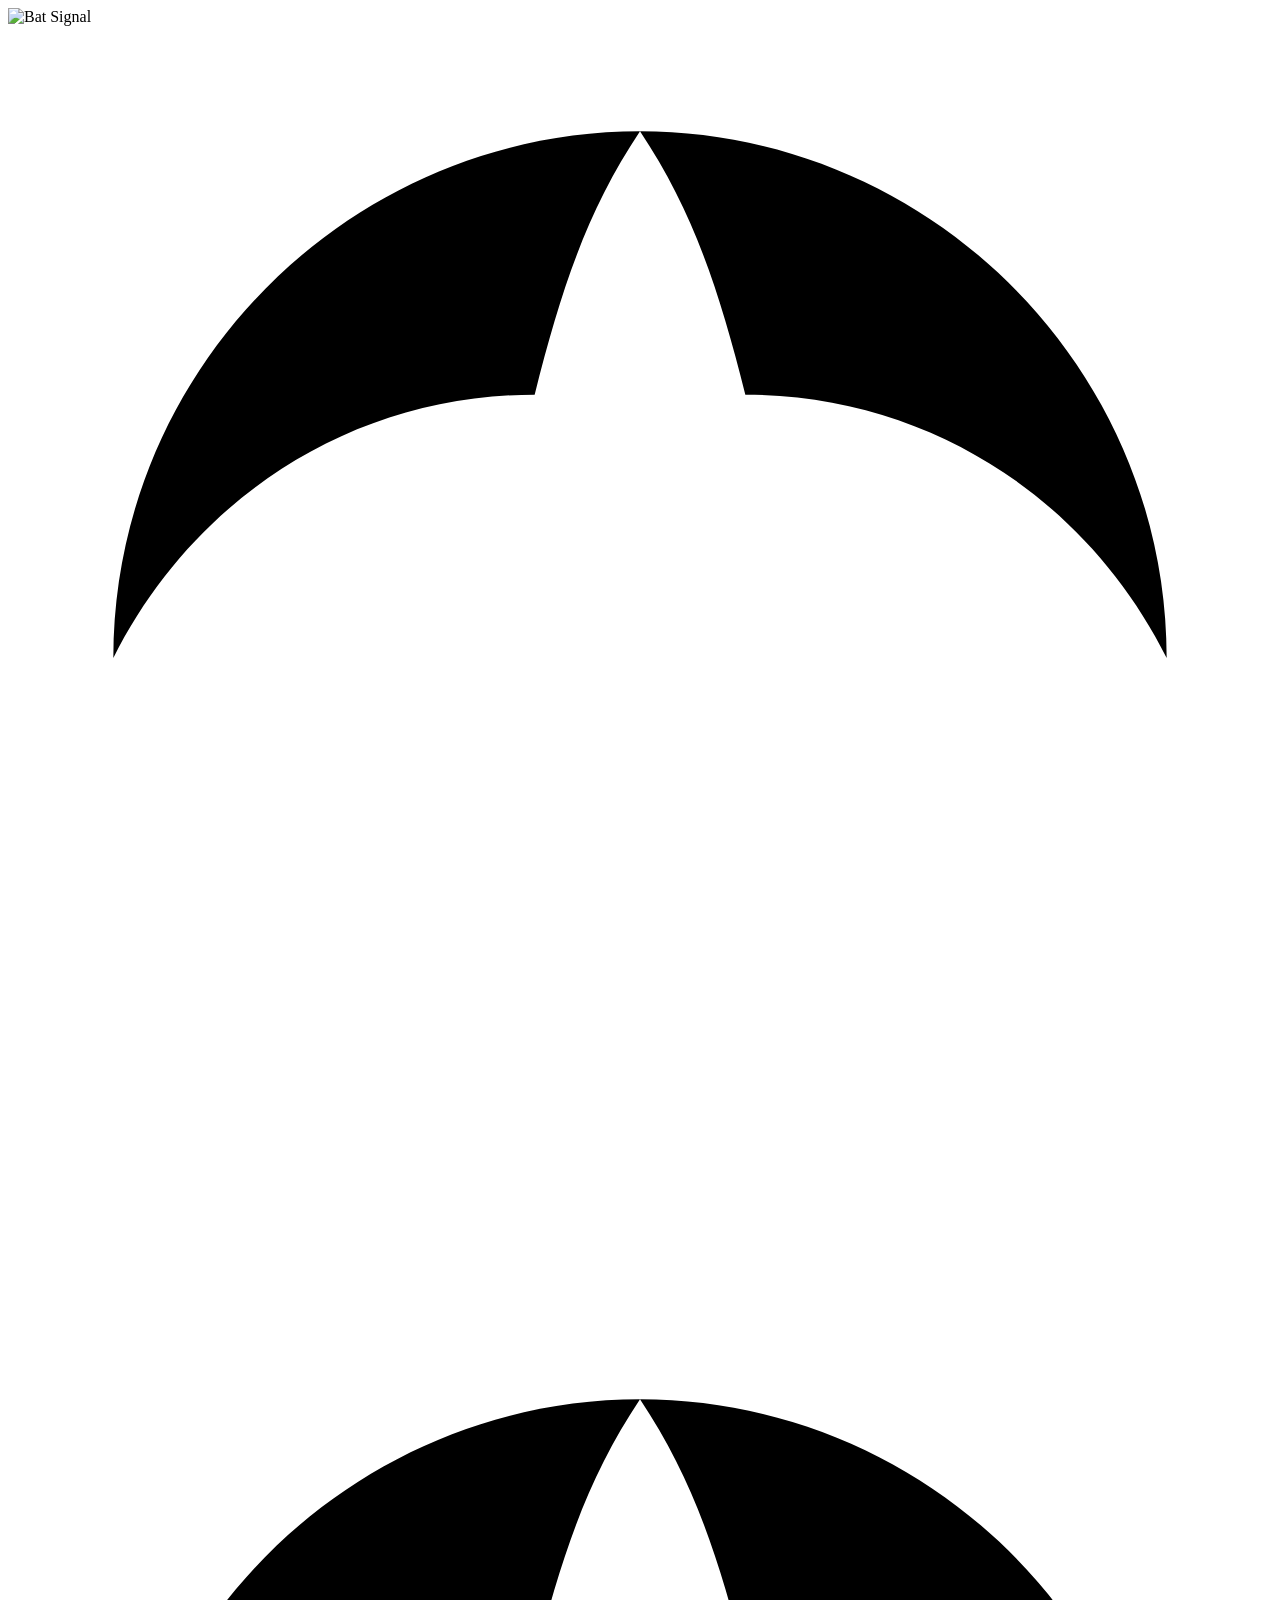
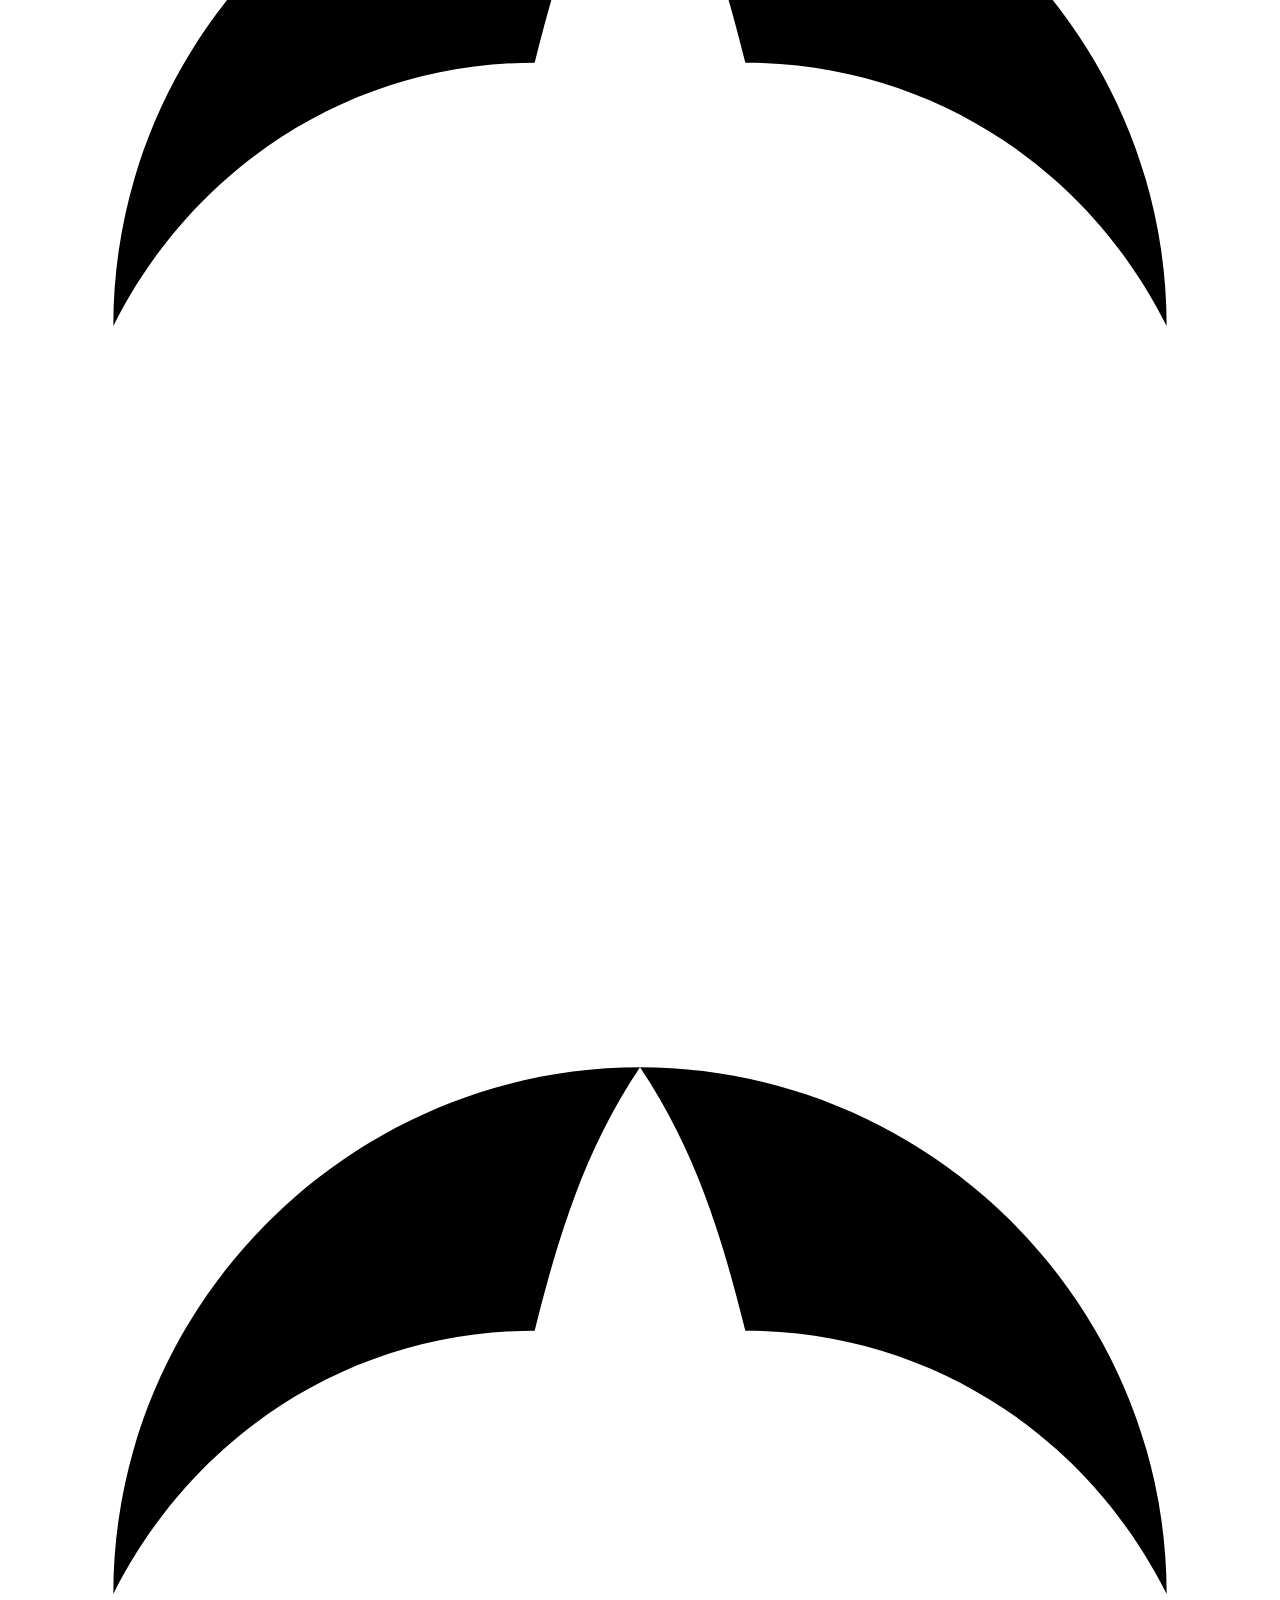
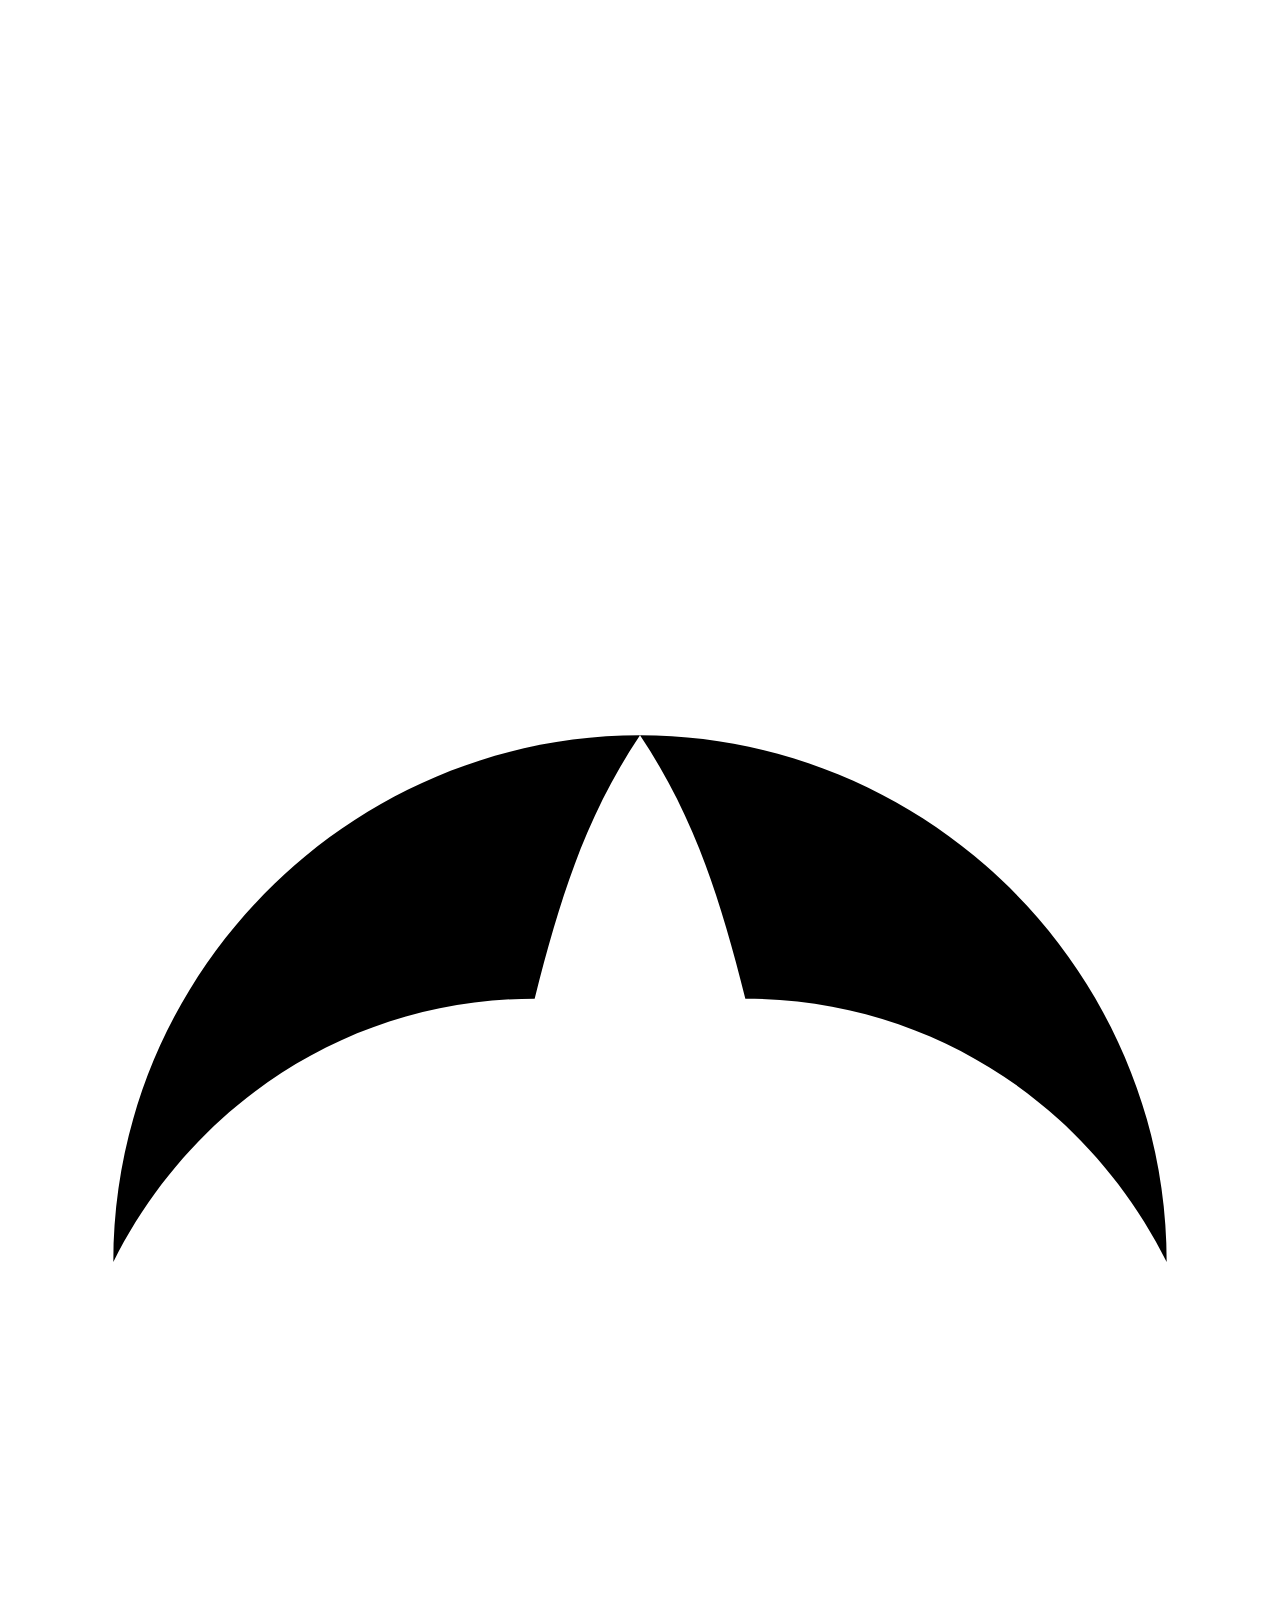
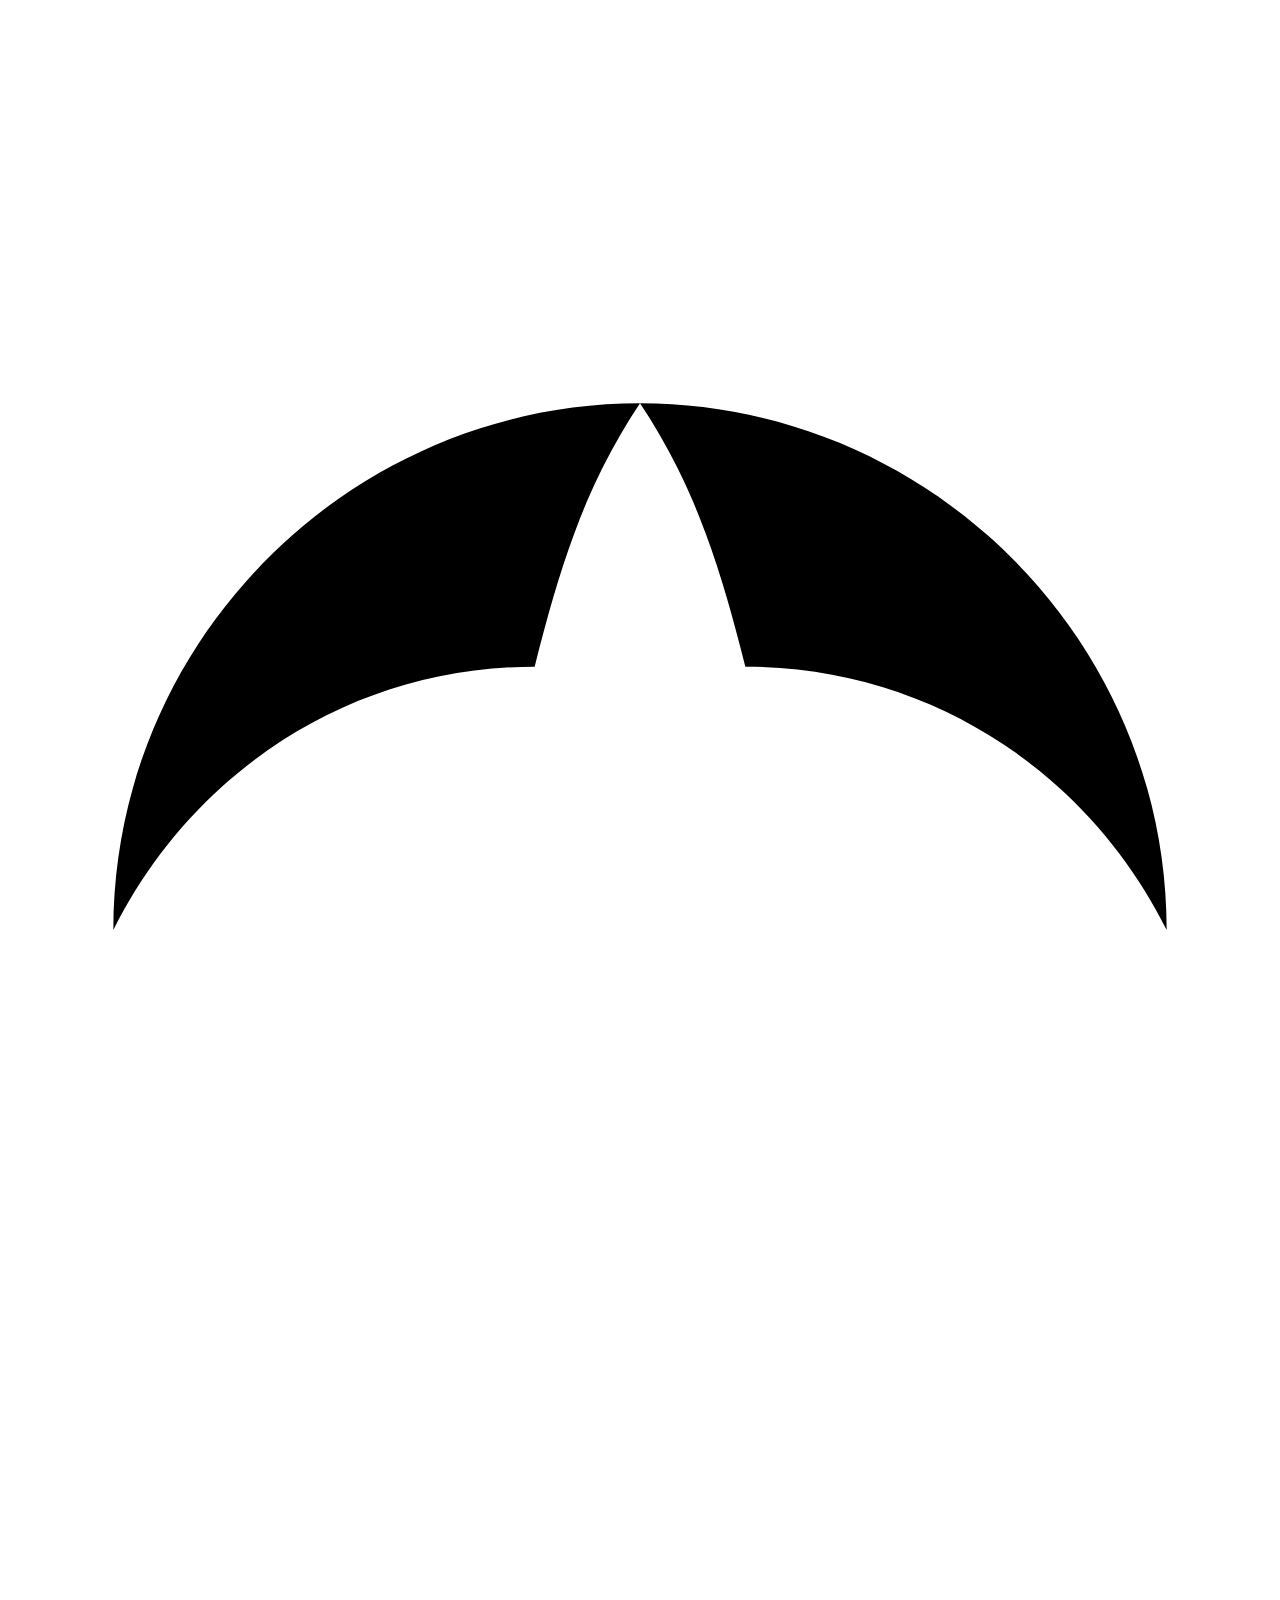
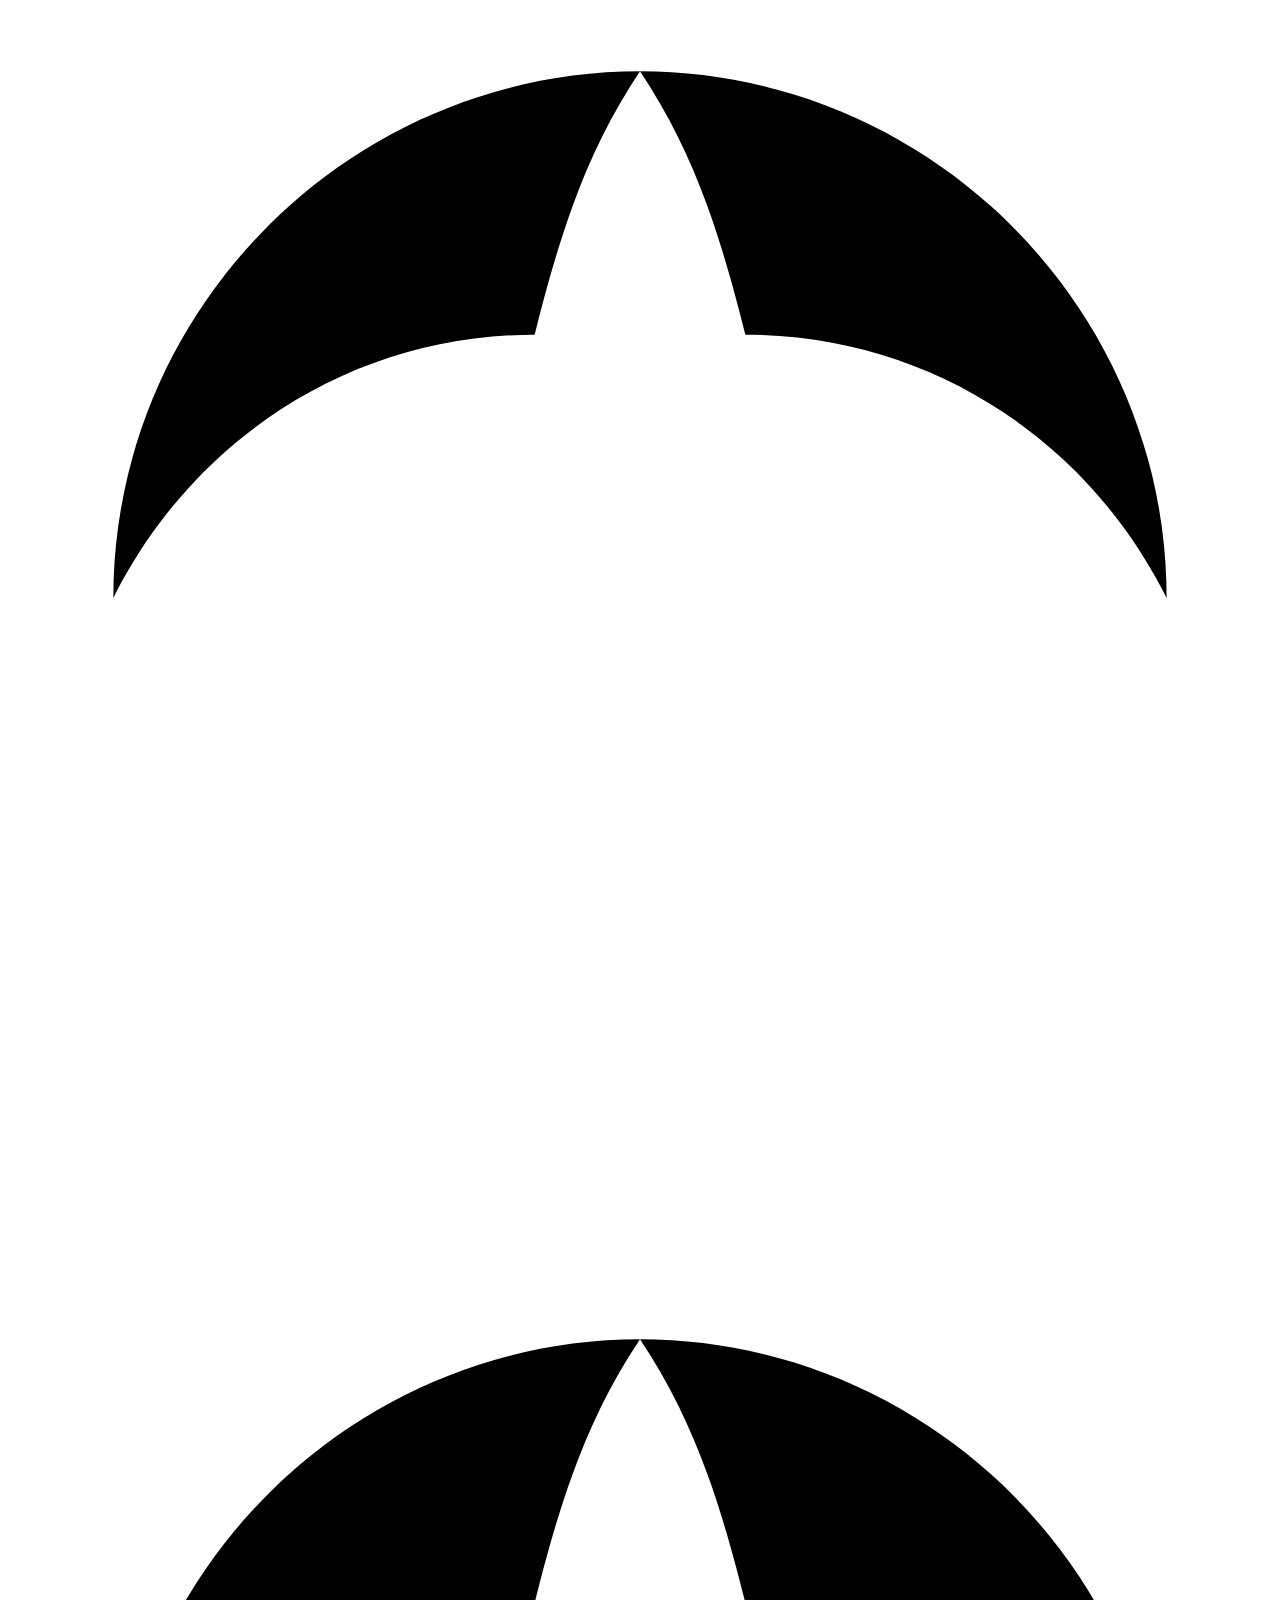
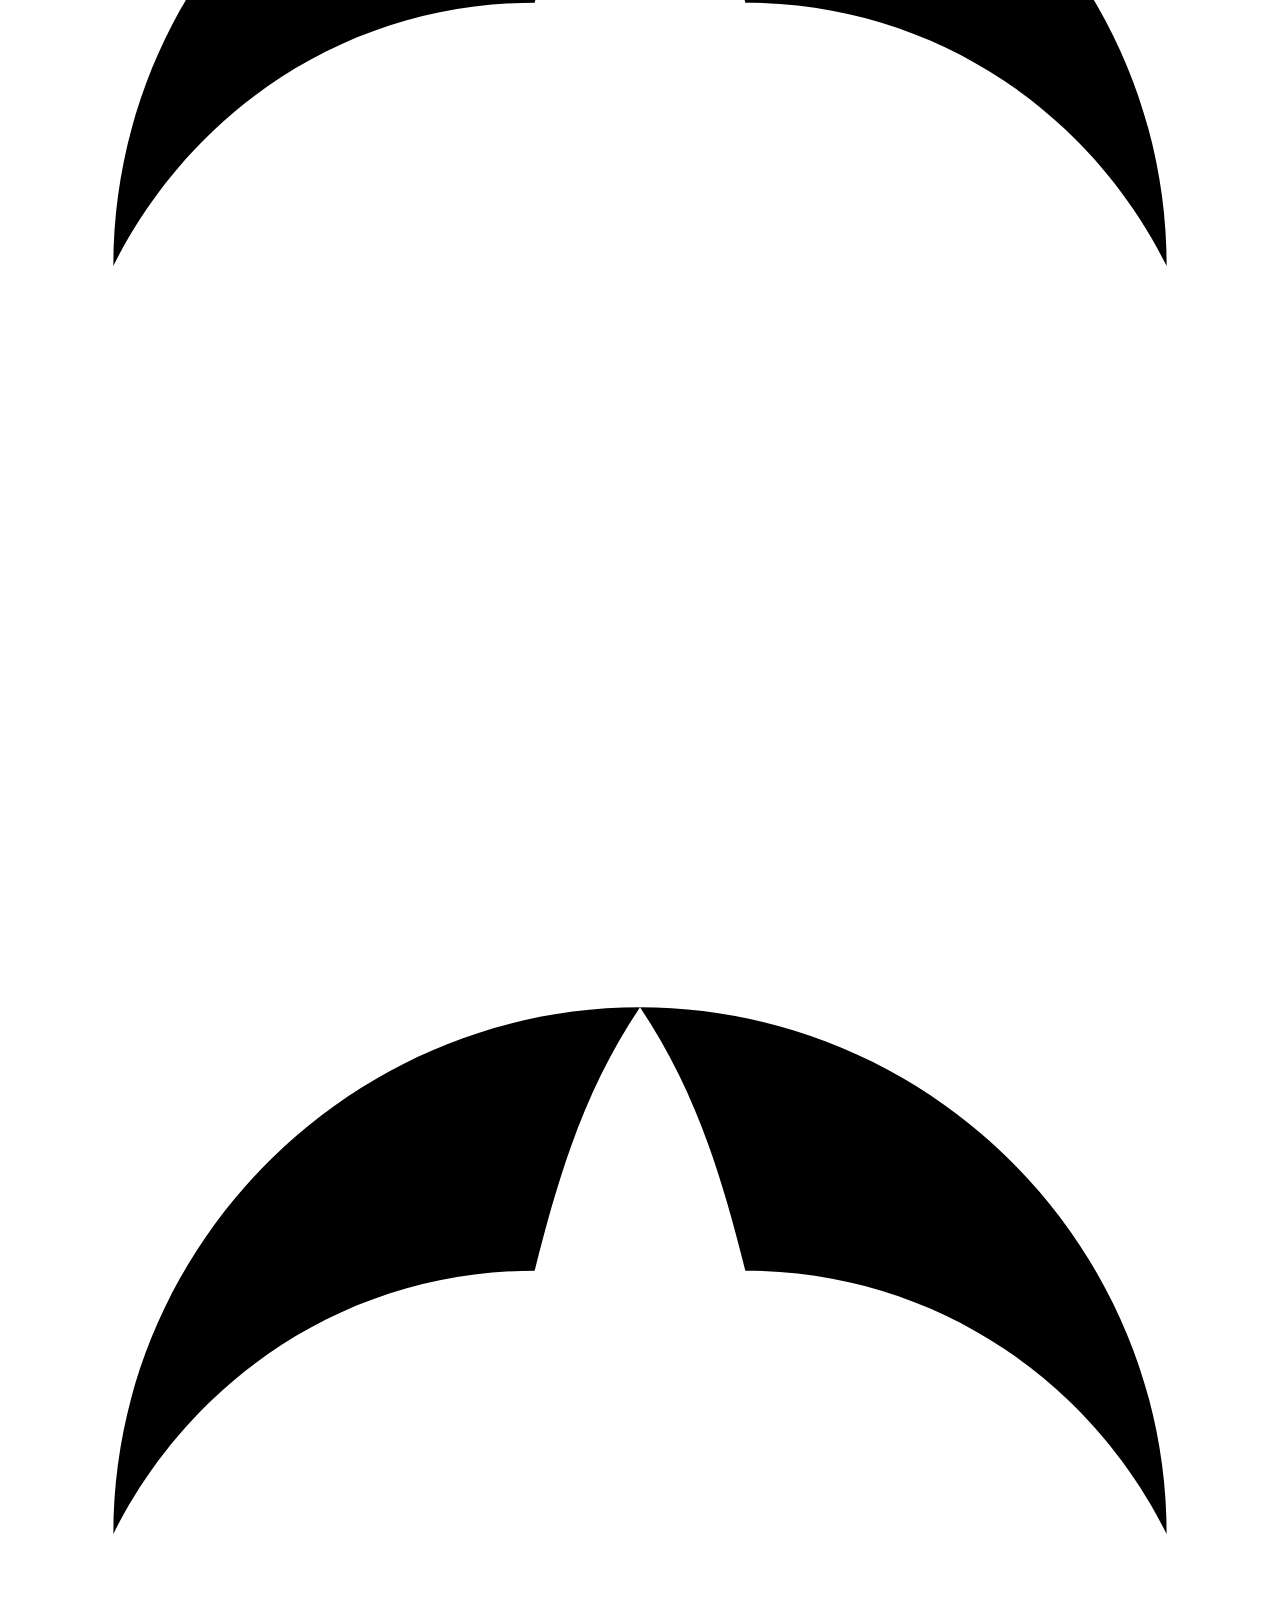
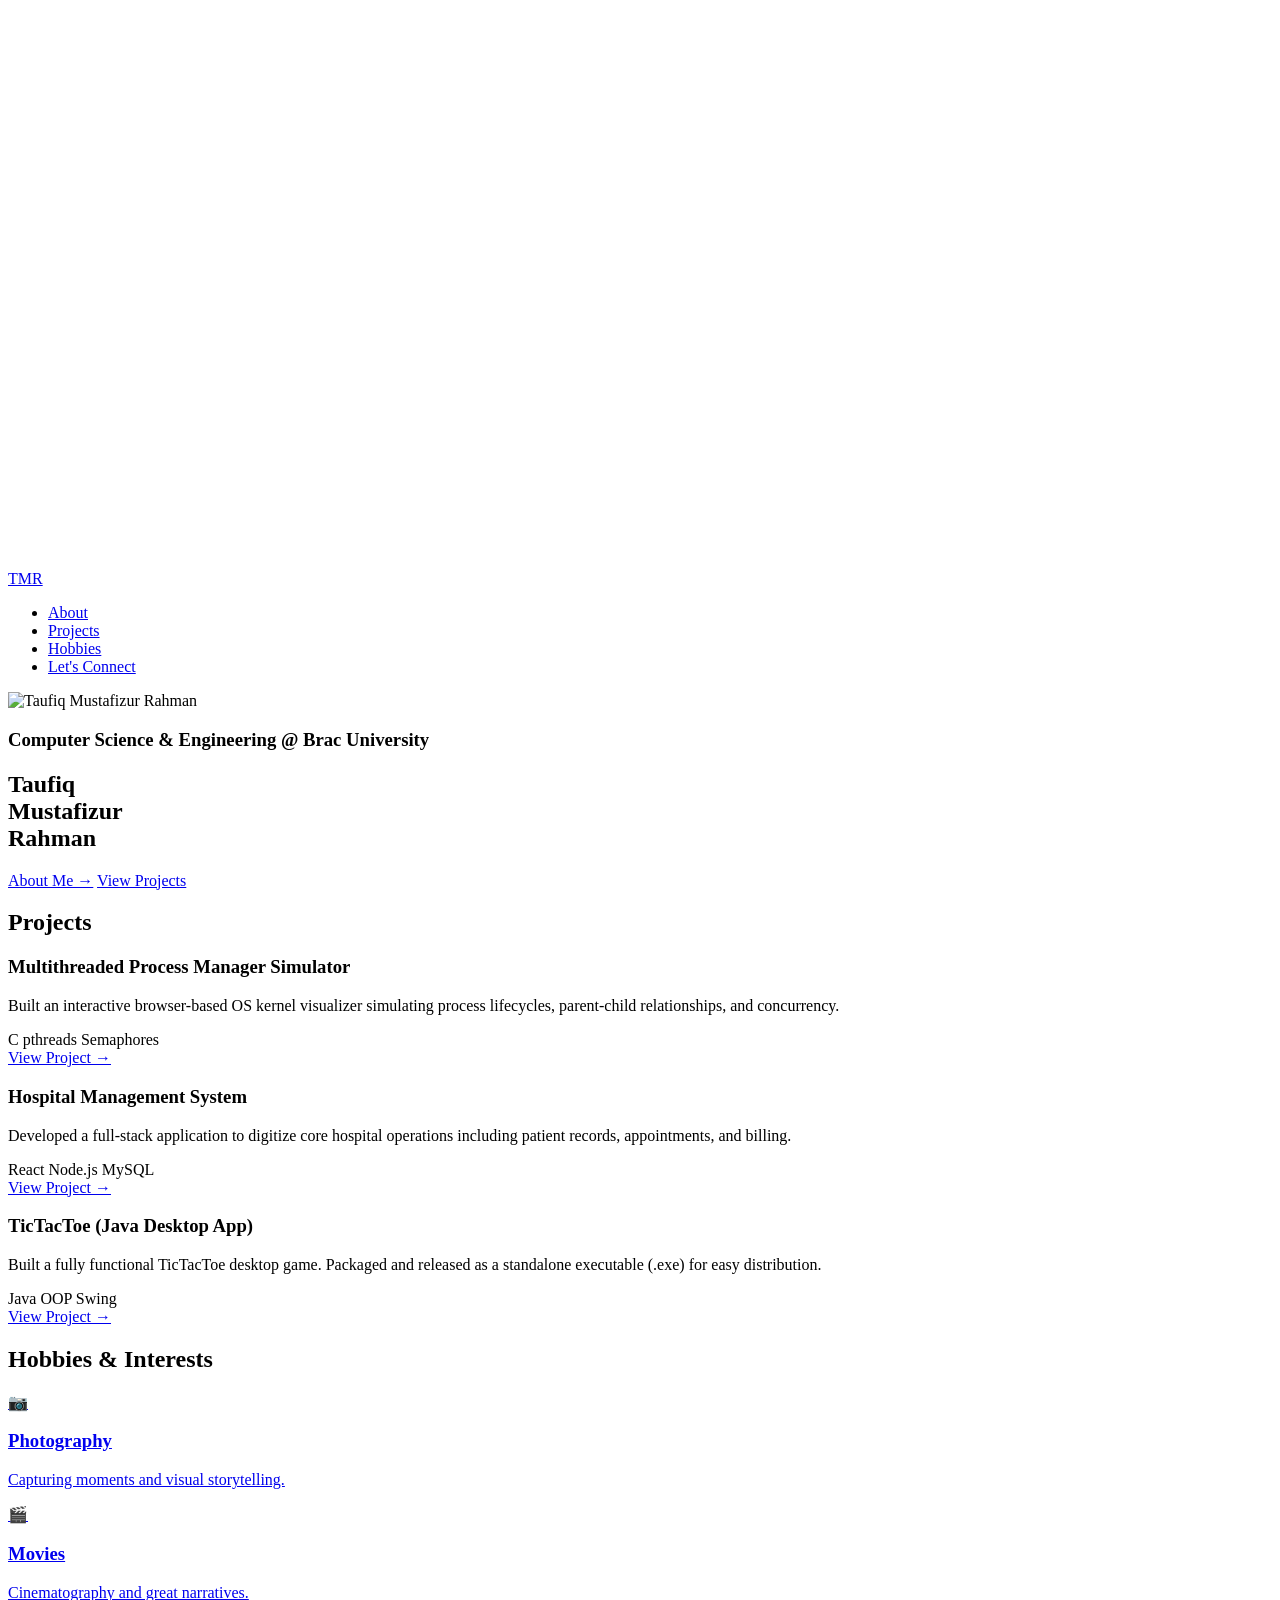
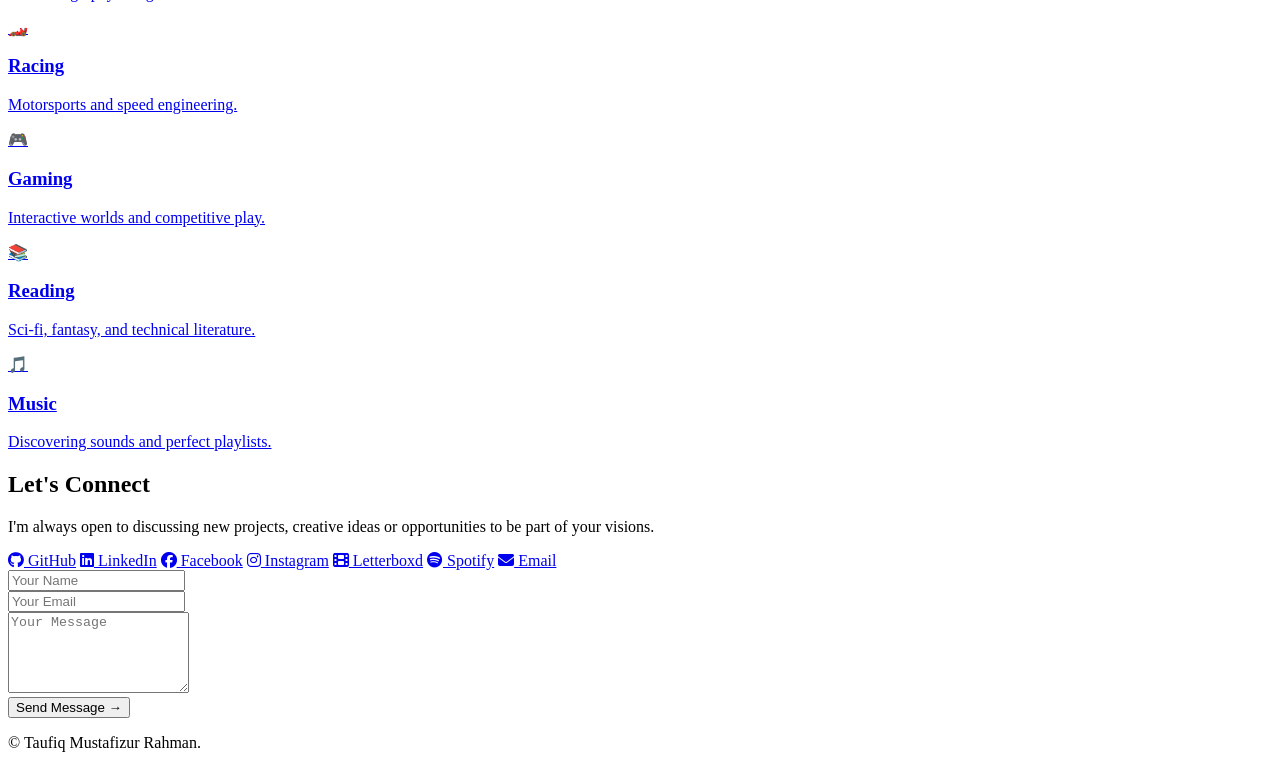
==== index.html @ 178ef213 "Update index.html" ====
<!DOCTYPE html>
<html lang="en">

<head>
    <meta charset="UTF-8">
    <meta name="viewport" content="width=device-width, initial-scale=1.0">
    <title>Taufiq Mustafizur Rahman | Portfolio</title>
    <meta name="description"
        content="Portfolio of Taufiq Mustafizur Rahman - Computer Science & Engineering student at Brac University.">
    <link rel="preconnect" href="https://fonts.googleapis.com">
    <link rel="preconnect" href="https://fonts.gstatic.com" crossorigin>
    <link
        href="https://fonts.googleapis.com/css2?family=Fira+Code:wght@400;600;700&family=Inter:wght@300;400;500;600;700;800&display=swap"
        rel="stylesheet">
    <link rel="stylesheet" href="https://cdnjs.cloudflare.com/ajax/libs/font-awesome/6.4.0/css/all.min.css">
    <link rel="stylesheet" href="style.css">
</head>

<body>
    <!-- Gotham Cityscape Background -->
    <div class="gotham-bg">
        <div class="gotham-skyline"></div>
        <div class="gotham-fog"></div>
        <div class="gotham-cloud cloud-1"></div>
        <div class="gotham-cloud cloud-2"></div>
        <div class="gotham-cloud cloud-3"></div>
        <div class="gotham-cloud cloud-4"></div>
        <div class="gotham-cloud cloud-5"></div>
        <div class="spotlight spotlight-1"></div>
        <div class="spotlight spotlight-2"></div>
        <div class="bat-signal">
            <img src="batsignal.png" alt="Bat Signal">
        </div>
    </div>

    <!-- Bat Swarm Container (for click effect) -->
    <div class="bat-swarm-container" id="batSwarm"></div>

    <!-- Ambient Glow Blobs -->
    <div class="glow-blob glow-blob-1"></div>
    <div class="glow-blob glow-blob-2"></div>
    <div class="glow-blob glow-blob-3"></div>

    <!-- Animated Bats -->
    <div class="bat-container">
        <div class="bat bat-1"><svg viewBox="0 0 24 24">
                <path
                    d="M12 2C6.5 2 2 6.5 2 12c1.5-3 4.5-5 8-5h0c.5-2 1-3.5 2-5 1 1.5 1.5 3 2 5h0c3.5 0 6.5 2 8 5-0-5.5-4.5-10-10-10z" />
            </svg></div>
        <div class="bat bat-2"><svg viewBox="0 0 24 24">
                <path
                    d="M12 2C6.5 2 2 6.5 2 12c1.5-3 4.5-5 8-5h0c.5-2 1-3.5 2-5 1 1.5 1.5 3 2 5h0c3.5 0 6.5 2 8 5-0-5.5-4.5-10-10-10z" />
            </svg></div>
        <div class="bat bat-3"><svg viewBox="0 0 24 24">
                <path
                    d="M12 2C6.5 2 2 6.5 2 12c1.5-3 4.5-5 8-5h0c.5-2 1-3.5 2-5 1 1.5 1.5 3 2 5h0c3.5 0 6.5 2 8 5-0-5.5-4.5-10-10-10z" />
            </svg></div>
        <div class="bat bat-4"><svg viewBox="0 0 24 24">
                <path
                    d="M12 2C6.5 2 2 6.5 2 12c1.5-3 4.5-5 8-5h0c.5-2 1-3.5 2-5 1 1.5 1.5 3 2 5h0c3.5 0 6.5 2 8 5-0-5.5-4.5-10-10-10z" />
            </svg></div>
        <div class="bat bat-5"><svg viewBox="0 0 24 24">
                <path
                    d="M12 2C6.5 2 2 6.5 2 12c1.5-3 4.5-5 8-5h0c.5-2 1-3.5 2-5 1 1.5 1.5 3 2 5h0c3.5 0 6.5 2 8 5-0-5.5-4.5-10-10-10z" />
            </svg></div>
        <div class="bat bat-6"><svg viewBox="0 0 24 24">
                <path
                    d="M12 2C6.5 2 2 6.5 2 12c1.5-3 4.5-5 8-5h0c.5-2 1-3.5 2-5 1 1.5 1.5 3 2 5h0c3.5 0 6.5 2 8 5-0-5.5-4.5-10-10-10z" />
            </svg></div>
        <div class="bat bat-7"><svg viewBox="0 0 24 24">
                <path
                    d="M12 2C6.5 2 2 6.5 2 12c1.5-3 4.5-5 8-5h0c.5-2 1-3.5 2-5 1 1.5 1.5 3 2 5h0c3.5 0 6.5 2 8 5-0-5.5-4.5-10-10-10z" />
            </svg></div>
        <div class="bat bat-8"><svg viewBox="0 0 24 24">
                <path
                    d="M12 2C6.5 2 2 6.5 2 12c1.5-3 4.5-5 8-5h0c.5-2 1-3.5 2-5 1 1.5 1.5 3 2 5h0c3.5 0 6.5 2 8 5-0-5.5-4.5-10-10-10z" />
            </svg></div>
    </div>

    <nav class="navbar">
        <div class="nav-container">
            <a href="index.html" class="logo">TMR</a>
            <ul class="nav-links">
                <li><a href="about.html">About</a></li>
                <li><a href="index.html#projects">Projects</a></li>
                <li><a href="index.html#hobbies">Hobbies</a></li>
                <li><a href="index.html#contact" class="btn-nav">Let's Connect</a></li>
            </ul>
            <div class="hamburger">
                <span></span>
                <span></span>
                <span></span>
            </div>
        </div>
    </nav>

    <main>
        <!-- Hero Section -->
        <section id="home" class="hero">
            <div class="hero-content">
                <div class="hero-image-container">
                    <div class="image-placeholder">
                        <img src="profile.jpg" alt="Taufiq Mustafizur Rahman" id="profile-pic">
                        <div class="glow-effect"></div>
                    </div>
                </div>
                <div class="hero-text">
                    <h3 class="neon-green" style="margin-bottom: 1rem;">Computer Science & Engineering @ Brac University
                    </h3>
                    <h1 class="title greeting-name">Taufiq<br>Mustafizur<br>Rahman</h1>
                    <div class="hero-buttons">
                        <a href="about.html" class="btn-primary glow-btn">About Me →</a>
                        <a href="index.html#projects" class="btn-secondary">View Projects</a>
                    </div>
                </div>
            </div>
        </section>

        <!-- Projects Section -->
        <section id="projects" class="section">
            <h2 class="section-title">Projects</h2>
            <div class="projects-grid">
                <div class="card glassmorphism">
                    <h3>Multithreaded Process Manager Simulator</h3>
                    <p>Built an interactive browser-based OS kernel visualizer simulating process lifecycles,
                        parent-child relationships, and concurrency.</p>
                    <div class="tags">
                        <span>C</span>
                        <span>pthreads</span>
                        <span>Semaphores</span>
                    </div>
                    <a href="https://processsvis.netlify.app/" target="_blank" class="card-link">View Project →</a>
                </div>
                <div class="card glassmorphism">
                    <h3>Hospital Management System</h3>
                    <p>Developed a full-stack application to digitize core hospital operations including patient
                        records, appointments, and billing.</p>
                    <div class="tags">
                        <span>React</span>
                        <span>Node.js</span>
                        <span>MySQL</span>
                    </div>
                    <a href="https://ehospitalsheba.netlify.app/" target="_blank" class="card-link">View Project →</a>
                </div>
                <div class="card glassmorphism">
                    <h3>TicTacToe (Java Desktop App)</h3>
                    <p>Built a fully functional TicTacToe desktop game. Packaged and released as a standalone executable
                        (.exe) for easy distribution.</p>
                    <div class="tags">
                        <span>Java</span>
                        <span>OOP</span>
                        <span>Swing</span>
                    </div>
                    <a href="https://github.com/taufiqmrahman/TicTacToe" target="_blank" class="card-link">View Project
                        →</a>
                </div>
            </div>
        </section>

        <!-- Hobbies Section -->
        <section id="hobbies" class="section">
            <h2 class="section-title">Hobbies & Interests</h2>
            <div class="hobbies-grid">
                <a href="photography.html" class="hobby-card">
                    <div class="hobby-icon">📷</div>
                    <h3>Photography</h3>
                    <p>Capturing moments and visual storytelling.</p>
                </a>
                <a href="movies.html" class="hobby-card">
                    <div class="hobby-icon">🎬</div>
                    <h3>Movies</h3>
                    <p>Cinematography and great narratives.</p>
                </a>
                <a href="racing.html" class="hobby-card">
                    <div class="hobby-icon">🏎️</div>
                    <h3>Racing</h3>
                    <p>Motorsports and speed engineering.</p>
                </a>
                <a href="gaming.html" class="hobby-card">
                    <div class="hobby-icon">🎮</div>
                    <h3>Gaming</h3>
                    <p>Interactive worlds and competitive play.</p>
                </a>
                <a href="reading.html" class="hobby-card">
                    <div class="hobby-icon">📚</div>
                    <h3>Reading</h3>
                    <p>Sci-fi, fantasy, and technical literature.</p>
                </a>
                <a href="music.html" class="hobby-card">
                    <div class="hobby-icon">🎵</div>
                    <h3>Music</h3>
                    <p>Discovering sounds and perfect playlists.</p>
                </a>
            </div>
        </section>

        <!-- Contact Section -->
        <section id="contact" class="section">
            <h2 class="section-title">Let's Connect</h2>
            <div class="contact-container glassmorphism">
                <div class="contact-info" id="socials">
                    <p>I'm always open to discussing new projects, creative ideas or opportunities to be part of your
                        visions.</p>
                    <div class="social-links">
                        <a href="https://github.com/taufiqmrahman" target="_blank" class="social-icon"><i
                                class="fa-brands fa-github"></i> GitHub</a>
                        <a href="https://www.linkedin.com/in/taufiq222/" target="_blank" class="social-icon"><i
                                class="fa-brands fa-linkedin"></i> LinkedIn</a>
                        <a href="https://www.facebook.com/Letthebatbewithyou" target="_blank" class="social-icon"><i
                                class="fa-brands fa-facebook"></i> Facebook</a>
                        <a href="https://www.instagram.com/letthebatbewithyou/" target="_blank" class="social-icon"><i
                                class="fa-brands fa-instagram"></i> Instagram</a>
                        <a href="https://letterboxd.com/darkknight_exe/" target="_blank" class="social-icon"><i
                                class="fa-solid fa-film"></i> Letterboxd</a>
                        <a href="https://open.spotify.com/user/31wwhp4rhueq36bjptexk4fy2ndi?si=0b77aac83c774318"
                            target="_blank" class="social-icon"><i class="fa-brands fa-spotify"></i> Spotify</a>
                        <a href="mailto:taufiq222003@gmail.com" class="social-icon"><i class="fa-solid fa-envelope"></i>
                            Email</a>
                    </div>
                </div>
                <form class="contact-form">
                    <div class="form-group">
                        <input type="text" id="name" placeholder="Your Name" required>
                    </div>
                    <div class="form-group">
                        <input type="email" id="email" placeholder="Your Email" required>
                    </div>
                    <div class="form-group">
                        <textarea id="message" rows="5" placeholder="Your Message" required></textarea>
                    </div>
                    <button type="submit" class="btn-primary glow-btn">Send Message →</button>
                </form>
            </div>
        </section>
    </main>

    <footer>
        <p>© <span id="year"></span> Taufiq Mustafizur Rahman.</p>
    </footer>

    <script src="script.js"></script>
</body>

</html>
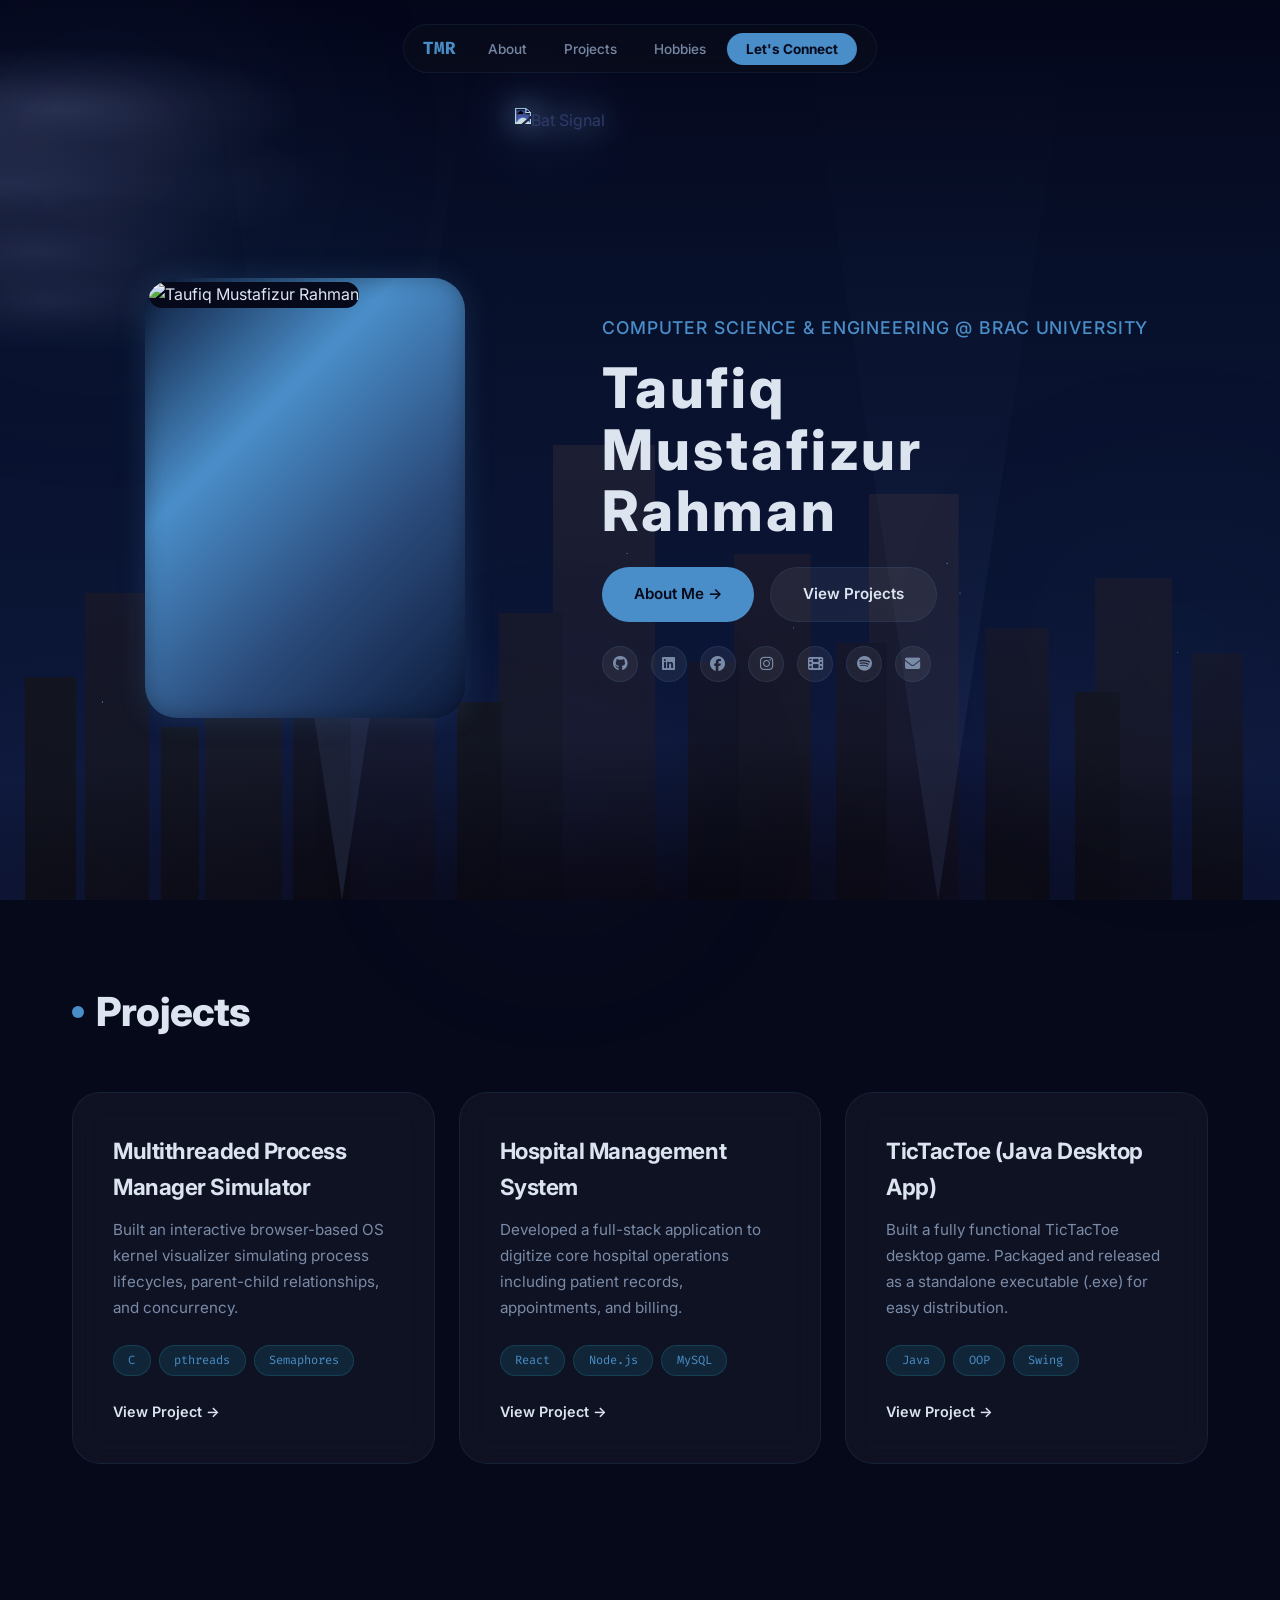
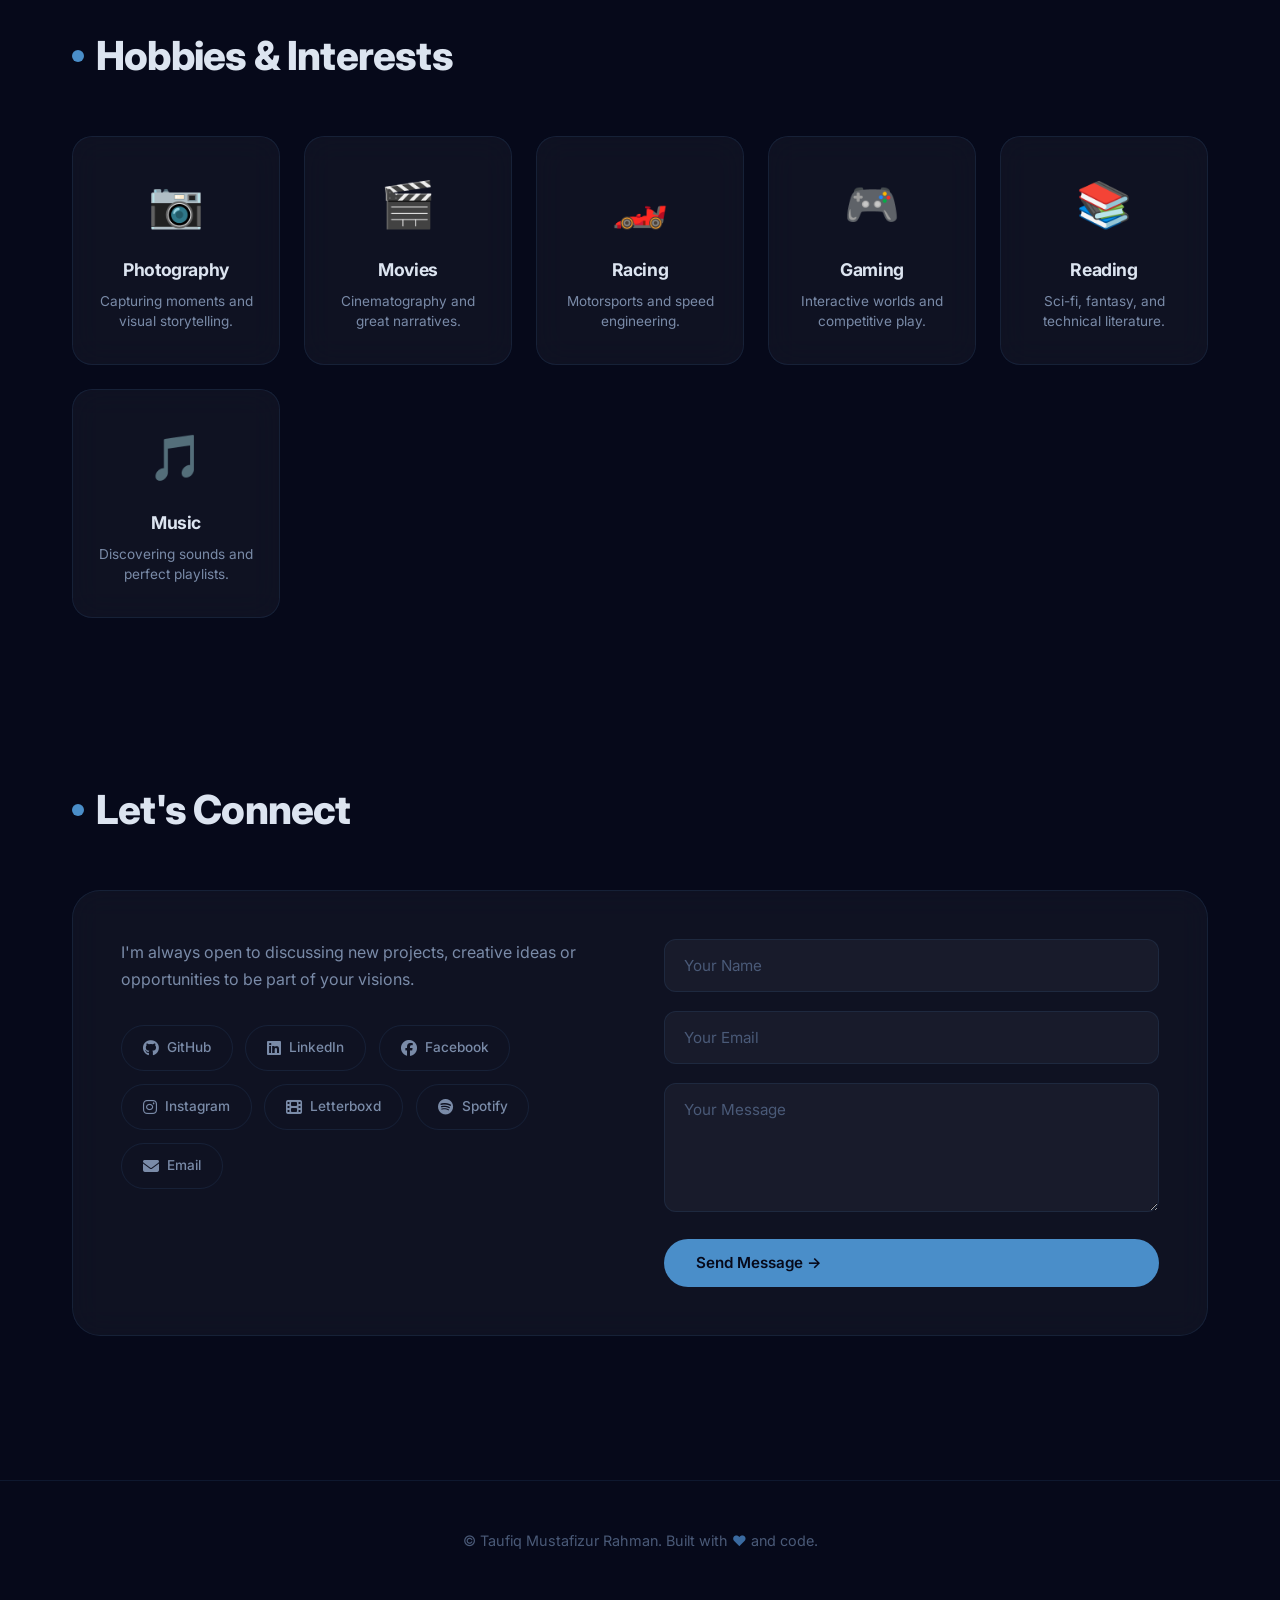
==== commit e84cf7e1: "Update index.html" ====
--- a/index.html
+++ b/index.html
@@ -111,6 +111,15 @@
                     <div class="hero-buttons">
                         <a href="about.html" class="btn-primary glow-btn">About Me →</a>
                         <a href="index.html#projects" class="btn-secondary">View Projects</a>
+                    </div>
+                    <div class="hero-socials">
+                        <a href="https://github.com/taufiqmrahman" target="_blank" aria-label="GitHub"><i class="fa-brands fa-github"></i></a>
+                        <a href="https://www.linkedin.com/in/taufiq222/" target="_blank" aria-label="LinkedIn"><i class="fa-brands fa-linkedin"></i></a>
+                        <a href="https://www.facebook.com/Letthebatbewithyou" target="_blank" aria-label="Facebook"><i class="fa-brands fa-facebook"></i></a>
+                        <a href="https://www.instagram.com/letthebatbewithyou/" target="_blank" aria-label="Instagram"><i class="fa-brands fa-instagram"></i></a>
+                        <a href="https://letterboxd.com/darkknight_exe/" target="_blank" aria-label="Letterboxd"><i class="fa-solid fa-film"></i></a>
+                        <a href="https://open.spotify.com/user/31wwhp4rhueq36bjptexk4fy2ndi?si=0b77aac83c774318" target="_blank" aria-label="Spotify"><i class="fa-brands fa-spotify"></i></a>
+                        <a href="mailto:taufiq222003@gmail.com" aria-label="Email"><i class="fa-solid fa-envelope"></i></a>
                     </div>
                 </div>
             </div>
@@ -235,7 +244,8 @@
     </main>
 
     <footer>
-        <p>© <span id="year"></span> Taufiq Mustafizur Rahman.</p>
+        <p>© <span id="year"></span> Taufiq Mustafizur Rahman. Built with <span
+                style="color: var(--accent-pink);">♥</span> and code.</p>
     </footer>
 
     <script src="script.js"></script>
--- a/style.css
+++ b/style.css
@@ -0,0 +1,1375 @@
+@font-face {
+    font-family: 'Batman Forever';
+    src: url('batman forever/batmfa__.ttf') format('truetype');
+    font-weight: normal;
+    font-style: normal;
+}
+
+:root {
+    --bg-color: #06091a;
+    --bg-card: rgba(255, 255, 255, 0.04);
+    --bg-card-hover: rgba(255, 255, 255, 0.07);
+    --text-primary: #dce4f0;
+    --text-secondary: #7a8ba8;
+    --text-muted: #4a5a78;
+    --accent-cyan: #4a8ec9;
+    --accent-purple: #3a6aa0;
+    --accent-green: #5a9ad5;
+    --accent-yellow: #6aafe0;
+    --accent-pink: #3a6aa0;
+    --glass-bg: rgba(60, 100, 160, 0.06);
+    --glass-border: rgba(74, 142, 201, 0.12);
+    --glass-border-hover: rgba(74, 142, 201, 0.25);
+    --font-heading: 'Inter', sans-serif;
+    --font-body: 'Inter', sans-serif;
+    --font-mono: 'Fira Code', monospace;
+    --radius-sm: 12px;
+    --radius-md: 20px;
+    --radius-lg: 28px;
+    --radius-xl: 32px;
+    --transition: all 0.35s cubic-bezier(0.4, 0, 0.2, 1);
+}
+
+* {
+    margin: 0;
+    padding: 0;
+    box-sizing: border-box;
+}
+
+html {
+    scroll-behavior: smooth;
+}
+
+body {
+    font-family: var(--font-body);
+    background-color: var(--bg-color);
+    color: var(--text-primary);
+    line-height: 1.6;
+    overflow-x: hidden;
+    position: relative;
+}
+
+/* ===== GOTHAM CITYSCAPE BACKGROUND ===== */
+.gotham-bg {
+    position: fixed;
+    top: 0;
+    left: 0;
+    width: 100vw;
+    height: 100vh;
+    z-index: -3;
+    pointer-events: none;
+    overflow: hidden;
+    background: linear-gradient(to bottom, #04061a 0%, #07102a 30%, #0b1535 70%, #0f1a40 100%);
+}
+
+.gotham-skyline {
+    position: absolute;
+    bottom: 0;
+    left: 0;
+    right: 0;
+    height: 55%;
+    background:
+        /* Front row - darkest, tallest */
+        linear-gradient(to bottom, #12141e 0%, #0e1018 100%) no-repeat 2% bottom / 4% 45%,
+        linear-gradient(to bottom, #16182a 0%, #10121c 100%) no-repeat 7% bottom / 5% 62%,
+        linear-gradient(to bottom, #131520 0%, #0f111a 100%) no-repeat 13% bottom / 3% 35%,
+        linear-gradient(to bottom, #191b2e 0%, #12141e 100%) no-repeat 17% bottom / 6% 78%,
+        linear-gradient(to bottom, #14162a 0%, #0e1018 100%) no-repeat 24% bottom / 4.5% 50%,
+        linear-gradient(to bottom, #1a1c30 0%, #13152a 100%) no-repeat 29% bottom / 7% 85%,
+        linear-gradient(to bottom, #12141e 0%, #0e1018 100%) no-repeat 37% bottom / 3.5% 40%,
+        linear-gradient(to bottom, #17192c 0%, #11131e 100%) no-repeat 41% bottom / 5% 58%,
+        linear-gradient(to bottom, #1c1e34 0%, #14162a 100%) no-repeat 47% bottom / 8% 92%,
+        linear-gradient(to bottom, #13152a 0%, #0f111a 100%) no-repeat 56% bottom / 4% 48%,
+        linear-gradient(to bottom, #18192e 0%, #12141e 100%) no-repeat 61% bottom / 6% 70%,
+        linear-gradient(to bottom, #14162a 0%, #10121c 100%) no-repeat 68% bottom / 4% 52%,
+        linear-gradient(to bottom, #1b1d32 0%, #13152a 100%) no-repeat 73% bottom / 7% 82%,
+        linear-gradient(to bottom, #15172a 0%, #0f111a 100%) no-repeat 81% bottom / 5% 55%,
+        linear-gradient(to bottom, #12141e 0%, #0e1018 100%) no-repeat 87% bottom / 3.5% 42%,
+        linear-gradient(to bottom, #17192c 0%, #11131e 100%) no-repeat 91% bottom / 6% 65%,
+        linear-gradient(to bottom, #14162a 0%, #0e1018 100%) no-repeat 97% bottom / 4% 50%;
+    opacity: 1;
+}
+
+/* Building window lights */
+.gotham-skyline::after {
+    content: '';
+    position: absolute;
+    bottom: 0;
+    left: 0;
+    right: 0;
+    height: 100%;
+    background-image:
+        radial-gradient(1px 1px at 8% 60%, rgba(120, 170, 230, 0.5) 50%, transparent 100%),
+        radial-gradient(1px 1px at 18% 40%, rgba(120, 170, 230, 0.4) 50%, transparent 100%),
+        radial-gradient(1px 1px at 19% 45%, rgba(120, 170, 230, 0.3) 50%, transparent 100%),
+        radial-gradient(1px 1px at 30% 30%, rgba(120, 170, 230, 0.5) 50%, transparent 100%),
+        radial-gradient(1px 1px at 31% 35%, rgba(120, 170, 230, 0.4) 50%, transparent 100%),
+        radial-gradient(1px 1px at 48% 20%, rgba(120, 170, 230, 0.5) 50%, transparent 100%),
+        radial-gradient(1px 1px at 49% 25%, rgba(120, 170, 230, 0.3) 50%, transparent 100%),
+        radial-gradient(1px 1px at 49% 30%, rgba(120, 170, 230, 0.4) 50%, transparent 100%),
+        radial-gradient(1px 1px at 62% 45%, rgba(120, 170, 230, 0.4) 50%, transparent 100%),
+        radial-gradient(1px 1px at 74% 32%, rgba(120, 170, 230, 0.5) 50%, transparent 100%),
+        radial-gradient(1px 1px at 75% 38%, rgba(120, 170, 230, 0.3) 50%, transparent 100%),
+        radial-gradient(1px 1px at 92% 50%, rgba(120, 170, 230, 0.4) 50%, transparent 100%);
+}
+
+.gotham-fog {
+    position: absolute;
+    bottom: 0;
+    left: 0;
+    right: 0;
+    height: 100%;
+    background:
+        radial-gradient(ellipse 120% 30% at 50% 100%, rgba(8, 6, 18, 0.9) 0%, transparent 60%),
+        radial-gradient(ellipse 80% 40% at 20% 90%, rgba(74, 100, 180, 0.04) 0%, transparent 50%),
+        radial-gradient(ellipse 80% 40% at 80% 85%, rgba(80, 60, 140, 0.03) 0%, transparent 50%);
+    pointer-events: none;
+}
+
+/* ===== ANIMATED CLOUDS ===== */
+.gotham-cloud {
+    position: absolute;
+    border-radius: 50%;
+    background: radial-gradient(ellipse, rgba(50, 55, 90, 0.8) 0%, rgba(35, 40, 70, 0.4) 40%, transparent 70%);
+    pointer-events: none;
+}
+
+.cloud-1 {
+    width: 500px; height: 130px;
+    top: 5%; left: -15%;
+    animation: driftCloud 35s linear infinite;
+}
+
+.cloud-2 {
+    width: 650px; height: 150px;
+    top: 12%; left: -25%;
+    opacity: 0.85;
+    animation: driftCloud 50s 3s linear infinite;
+}
+
+.cloud-3 {
+    width: 450px; height: 110px;
+    top: 22%; left: -15%;
+    opacity: 0.7;
+    animation: driftCloud 40s 10s linear infinite;
+}
+
+.cloud-4 {
+    width: 600px; height: 140px;
+    top: 8%; left: -30%;
+    opacity: 0.6;
+    animation: driftCloud 55s 18s linear infinite;
+}
+
+.cloud-5 {
+    width: 400px; height: 100px;
+    top: 28%; left: -12%;
+    opacity: 0.55;
+    animation: driftCloud 42s 7s linear infinite;
+}
+
+@keyframes driftCloud {
+    0%   { transform: translateX(0); }
+    100% { transform: translateX(calc(100vw + 700px)); }
+}
+
+/* ===== SWEEPING SPOTLIGHTS ===== */
+.spotlight {
+    position: absolute;
+    bottom: 0;
+    width: 300px;
+    height: 110%;
+    pointer-events: none;
+    background: linear-gradient(
+        to top,
+        rgba(140, 175, 240, 0.12) 0%,
+        rgba(140, 175, 240, 0.05) 30%,
+        rgba(140, 175, 240, 0.015) 60%,
+        transparent 90%
+    );
+    /* Cone shape: narrow point at bottom center, wide spread at top */
+    clip-path: polygon(50% 100%, 0% 0%, 100% 0%);
+}
+
+/* Spotlight 1 — pivots from bottom-left area */
+.spotlight-1 {
+    left: 15%;
+    transform-origin: bottom center;
+    animation: sweepBeam1 7s ease-in-out infinite;
+}
+
+/* Spotlight 2 — pivots from bottom-right area */
+.spotlight-2 {
+    right: 15%;
+    transform-origin: bottom center;
+    animation: sweepBeam2 9s 3s ease-in-out infinite;
+    opacity: 0.8;
+}
+
+@keyframes sweepBeam1 {
+    0%   { transform: rotate(-35deg); opacity: 0.3; }
+    25%  { transform: rotate(-10deg); opacity: 0.8; }
+    50%  { transform: rotate(20deg);  opacity: 0.6; }
+    75%  { transform: rotate(-5deg);  opacity: 0.9; }
+    100% { transform: rotate(-35deg); opacity: 0.3; }
+}
+
+@keyframes sweepBeam2 {
+    0%   { transform: rotate(30deg);  opacity: 0.2; }
+    30%  { transform: rotate(5deg);   opacity: 0.7; }
+    60%  { transform: rotate(-25deg); opacity: 0.5; }
+    80%  { transform: rotate(10deg);  opacity: 0.8; }
+    100% { transform: rotate(30deg);  opacity: 0.2; }
+}
+
+/* ===== BAT SIGNAL at top ===== */
+.bat-signal {
+    position: absolute;
+    top: 12%; left: 50%;
+    transform: translateX(-50%);
+    display: flex; align-items: center; justify-content: center;
+    animation: batSignalPulse 4s ease-in-out infinite;
+}
+
+.bat-signal img {
+    width: 250px; height: auto;
+    filter: invert(1) sepia(1) saturate(3) hue-rotate(190deg) brightness(2)
+           drop-shadow(0 0 15px rgba(150, 200, 255, 0.9))
+           drop-shadow(0 0 35px rgba(130, 180, 255, 0.5))
+           drop-shadow(0 0 70px rgba(110, 160, 240, 0.25));
+    opacity: 0.85;
+}
+
+@keyframes batSignalPulse {
+    0%, 100% { opacity: 0.7; transform: translateX(-50%) scale(1); }
+    50%      { opacity: 1;   transform: translateX(-50%) scale(1.04); }
+}
+
+/* ===== ANIMATED BATS ===== */
+.bat-container {
+    position: fixed;
+    top: 0;
+    left: 0;
+    width: 100vw;
+    height: 100vh;
+    z-index: -1;
+    pointer-events: none;
+    overflow: hidden;
+}
+
+.bat {
+    position: absolute;
+    font-size: 1rem;
+    opacity: 0;
+    animation-timing-function: linear;
+    animation-iteration-count: infinite;
+    filter: drop-shadow(0 0 3px rgba(0, 0, 0, 0.5));
+}
+
+.bat svg {
+    fill: rgba(10, 18, 40, 0.95);
+    width: 1em;
+    height: 1em;
+}
+
+.bat-1 {
+    animation: flyBat1 12s 0s infinite;
+    font-size: 2.8rem;
+}
+
+.bat-2 {
+    animation: flyBat2 15s 2s infinite;
+    font-size: 2rem;
+}
+
+.bat-3 {
+    animation: flyBat3 10s 4s infinite;
+    font-size: 2.4rem;
+}
+
+.bat-4 {
+    animation: flyBat4 18s 1s infinite;
+    font-size: 1.6rem;
+}
+
+.bat-5 {
+    animation: flyBat5 14s 6s infinite;
+    font-size: 2.6rem;
+}
+
+.bat-6 {
+    animation: flyBat6 11s 3s infinite;
+    font-size: 1.8rem;
+}
+
+.bat-7 {
+    animation: flyBat7 16s 5s infinite;
+    font-size: 2.2rem;
+}
+
+.bat-8 {
+    animation: flyBat8 13s 7s infinite;
+    font-size: 1.4rem;
+}
+
+@keyframes flyBat1 {
+    0% {
+        left: -5%;
+        top: 25%;
+        opacity: 0;
+        transform: scaleX(1);
+    }
+
+    5% {
+        opacity: 0.6;
+    }
+
+    50% {
+        top: 15%;
+    }
+
+    95% {
+        opacity: 0.6;
+    }
+
+    100% {
+        left: 105%;
+        top: 20%;
+        opacity: 0;
+        transform: scaleX(1);
+    }
+}
+
+@keyframes flyBat2 {
+    0% {
+        right: -5%;
+        top: 35%;
+        opacity: 0;
+        transform: scaleX(-1);
+        left: auto;
+    }
+
+    5% {
+        opacity: 0.5;
+    }
+
+    50% {
+        top: 28%;
+    }
+
+    95% {
+        opacity: 0.5;
+    }
+
+    100% {
+        right: 105%;
+        top: 32%;
+        opacity: 0;
+        transform: scaleX(-1);
+        left: auto;
+    }
+}
+
+@keyframes flyBat3 {
+    0% {
+        left: -5%;
+        top: 10%;
+        opacity: 0;
+        transform: scaleX(1) rotate(-5deg);
+    }
+
+    5% {
+        opacity: 0.7;
+    }
+
+    30% {
+        top: 18%;
+    }
+
+    70% {
+        top: 8%;
+    }
+
+    95% {
+        opacity: 0.7;
+    }
+
+    100% {
+        left: 105%;
+        top: 14%;
+        opacity: 0;
+        transform: scaleX(1) rotate(5deg);
+    }
+}
+
+@keyframes flyBat4 {
+    0% {
+        left: 20%;
+        top: -5%;
+        opacity: 0;
+    }
+
+    5% {
+        opacity: 0.4;
+    }
+
+    50% {
+        left: 70%;
+        top: 30%;
+    }
+
+    95% {
+        opacity: 0.4;
+    }
+
+    100% {
+        left: 110%;
+        top: 50%;
+        opacity: 0;
+    }
+}
+
+@keyframes flyBat5 {
+    0% {
+        right: -5%;
+        top: 45%;
+        opacity: 0;
+        transform: scaleX(-1);
+        left: auto;
+    }
+
+    5% {
+        opacity: 0.5;
+    }
+
+    40% {
+        top: 35%;
+    }
+
+    80% {
+        top: 42%;
+    }
+
+    95% {
+        opacity: 0.5;
+    }
+
+    100% {
+        right: 105%;
+        top: 38%;
+        opacity: 0;
+        transform: scaleX(-1);
+        left: auto;
+    }
+}
+
+@keyframes flyBat6 {
+    0% {
+        left: -5%;
+        top: 55%;
+        opacity: 0;
+    }
+
+    5% {
+        opacity: 0.4;
+    }
+
+    50% {
+        top: 48%;
+    }
+
+    95% {
+        opacity: 0.4;
+    }
+
+    100% {
+        left: 105%;
+        top: 52%;
+        opacity: 0;
+    }
+}
+
+@keyframes flyBat7 {
+    0% {
+        left: 80%;
+        top: -5%;
+        opacity: 0;
+    }
+
+    5% {
+        opacity: 0.35;
+    }
+
+    50% {
+        left: 30%;
+        top: 25%;
+    }
+
+    95% {
+        opacity: 0.35;
+    }
+
+    100% {
+        left: -10%;
+        top: 45%;
+        opacity: 0;
+    }
+}
+
+@keyframes flyBat8 {
+    0% {
+        left: -5%;
+        top: 60%;
+        opacity: 0;
+        transform: rotate(-8deg);
+    }
+
+    5% {
+        opacity: 0.3;
+    }
+
+    50% {
+        top: 50%;
+    }
+
+    95% {
+        opacity: 0.3;
+    }
+
+    100% {
+        left: 105%;
+        top: 55%;
+        opacity: 0;
+        transform: rotate(5deg);
+    }
+}
+
+/* Wing flap animation */
+.bat svg {
+    animation: wingFlap 0.3s ease-in-out infinite alternate;
+}
+
+@keyframes wingFlap {
+    0% {
+        transform: scaleY(1);
+    }
+
+    100% {
+        transform: scaleY(0.6);
+    }
+}
+
+/* ===== CLICK BAT SWARM ===== */
+.bat-swarm-container {
+    position: fixed;
+    top: 0;
+    left: 0;
+    width: 100vw;
+    height: 100vh;
+    z-index: 9999;
+    pointer-events: none;
+    overflow: hidden;
+}
+
+.swarm-bat {
+    position: absolute;
+    opacity: 0;
+    pointer-events: none;
+}
+
+.swarm-bat svg {
+    fill: rgba(8, 12, 30, 0.95);
+    width: 1em;
+    height: 1em;
+    animation: wingFlap 0.15s ease-in-out infinite alternate;
+}
+
+/* ===== AMBIENT GLOW BLOBS ===== */
+.glow-blob {
+    position: fixed;
+    border-radius: 50%;
+    filter: blur(120px);
+    opacity: 0.18;
+    z-index: -1;
+    pointer-events: none;
+}
+
+.glow-blob-1 {
+    width: 500px;
+    height: 500px;
+    background: radial-gradient(circle, rgba(74, 142, 201, 0.6), transparent 70%);
+    top: -100px;
+    left: -150px;
+}
+
+.glow-blob-2 {
+    width: 400px;
+    height: 400px;
+    background: radial-gradient(circle, rgba(58, 106, 160, 0.5), transparent 70%);
+    top: 50%;
+    right: -100px;
+}
+
+.glow-blob-3 {
+    width: 350px;
+    height: 350px;
+    background: radial-gradient(circle, rgba(90, 154, 213, 0.4), transparent 70%);
+    bottom: -80px;
+    left: 30%;
+}
+
+/* ===== TYPOGRAPHY ===== */
+h1,
+h2,
+h3 {
+    font-family: var(--font-heading);
+    font-weight: 800;
+    letter-spacing: -0.02em;
+}
+
+.neon-green {
+    color: var(--accent-green);
+}
+
+/* ===== GLASSMORPHISM UTILITY ===== */
+.glassmorphism {
+    background: var(--glass-bg);
+    backdrop-filter: blur(20px);
+    -webkit-backdrop-filter: blur(20px);
+    border: 1px solid var(--glass-border);
+    border-radius: var(--radius-lg);
+}
+
+/* ===== NAVIGATION ===== */
+.navbar {
+    position: fixed;
+    top: 1.5rem;
+    left: 50%;
+    transform: translateX(-50%);
+    z-index: 1000;
+    padding: 0.6rem 1.2rem;
+    background: rgba(10, 14, 26, 0.6);
+    backdrop-filter: blur(20px);
+    -webkit-backdrop-filter: blur(20px);
+    border: 1px solid var(--glass-border);
+    border-radius: 100px;
+    transition: var(--transition);
+    width: auto;
+    max-width: 620px;
+}
+
+.nav-container {
+    display: flex;
+    justify-content: space-between;
+    align-items: center;
+    gap: 1rem;
+}
+
+.logo {
+    font-family: var(--font-mono);
+    font-size: 1.1rem;
+    font-weight: 700;
+    color: var(--accent-cyan);
+    text-decoration: none;
+    display: flex;
+    align-items: center;
+    gap: 0.4rem;
+    white-space: nowrap;
+}
+
+.logo-text {
+    color: var(--text-primary);
+    font-weight: 600;
+}
+
+.nav-links {
+    display: flex;
+    list-style: none;
+    gap: 0.3rem;
+    align-items: center;
+}
+
+.nav-links a {
+    color: var(--text-secondary);
+    text-decoration: none;
+    font-size: 0.85rem;
+    font-weight: 500;
+    transition: var(--transition);
+    padding: 0.5rem 1rem;
+    border-radius: 100px;
+    position: relative;
+}
+
+.nav-links a:hover {
+    color: var(--text-primary);
+    background: rgba(255, 255, 255, 0.06);
+}
+
+.nav-links a:not(.btn-nav)::after {
+    display: none;
+}
+
+.btn-nav {
+    background: var(--accent-cyan) !important;
+    color: var(--bg-color) !important;
+    font-weight: 700 !important;
+    padding: 0.5rem 1.2rem !important;
+}
+
+.btn-nav:hover {
+    background: #3a7ab8 !important;
+    box-shadow: 0 0 20px rgba(74, 142, 201, 0.3);
+}
+
+.hamburger {
+    display: none;
+    flex-direction: column;
+    gap: 5px;
+    cursor: pointer;
+}
+
+.hamburger span {
+    width: 22px;
+    height: 2px;
+    background-color: var(--text-primary);
+    transition: var(--transition);
+    border-radius: 2px;
+}
+
+/* ===== BUTTONS ===== */
+.btn-primary,
+.btn-secondary {
+    display: inline-flex;
+    align-items: center;
+    gap: 0.5rem;
+    padding: 0.9rem 2rem;
+    border-radius: 100px;
+    text-decoration: none;
+    font-family: var(--font-body);
+    font-size: 0.95rem;
+    font-weight: 600;
+    transition: var(--transition);
+    cursor: pointer;
+    border: none;
+}
+
+.btn-primary {
+    background: var(--accent-cyan);
+    color: var(--bg-color);
+}
+
+.btn-primary:hover {
+    background: #3a7ab8;
+    box-shadow: 0 0 30px rgba(74, 142, 201, 0.3);
+    transform: translateY(-2px);
+}
+
+.btn-secondary {
+    background: rgba(255, 255, 255, 0.06);
+    color: var(--text-primary);
+    border: 1px solid var(--glass-border);
+}
+
+.btn-secondary:hover {
+    background: rgba(255, 255, 255, 0.1);
+    border-color: var(--glass-border-hover);
+    transform: translateY(-2px);
+}
+
+.glow-btn {
+    position: relative;
+}
+
+/* ===== HERO SOCIAL ICONS ===== */
+.hero-socials {
+    display: flex;
+    align-items: center;
+    gap: 0.8rem;
+    margin-top: 1.5rem;
+}
+
+.hero-socials a {
+    display: flex;
+    align-items: center;
+    justify-content: center;
+    width: 36px;
+    height: 36px;
+    border-radius: 50%;
+    background: rgba(255, 255, 255, 0.06);
+    border: 1px solid rgba(74, 142, 201, 0.15);
+    color: var(--text-secondary);
+    font-size: 0.95rem;
+    text-decoration: none;
+    transition: var(--transition);
+}
+
+.hero-socials a:hover {
+    color: var(--accent-cyan);
+    background: rgba(74, 142, 201, 0.12);
+    border-color: rgba(74, 142, 201, 0.35);
+    transform: translateY(-2px);
+    box-shadow: 0 4px 15px rgba(74, 142, 201, 0.2);
+}
+
+/* ===== MAIN LAYOUT ===== */
+main {
+    max-width: 1200px;
+    margin: 0 auto;
+    padding: 0 2rem;
+}
+
+.section {
+    padding: 5rem 0;
+}
+
+.section-title {
+    font-family: var(--font-heading);
+    font-size: 2.5rem;
+    font-weight: 800;
+    color: var(--text-primary);
+    margin-bottom: 3rem;
+    position: relative;
+    display: inline-flex;
+    align-items: center;
+    gap: 0.75rem;
+}
+
+.section-title::before {
+    content: '';
+    display: inline-block;
+    width: 12px;
+    height: 12px;
+    background: var(--accent-cyan);
+    border-radius: 50%;
+    flex-shrink: 0;
+}
+
+.section-title::after {
+    display: none;
+}
+
+/* ===== HERO SECTION ===== */
+.hero {
+    min-height: 100vh;
+    display: flex;
+    align-items: center;
+    padding-top: 6rem;
+}
+
+.hero-content {
+    display: flex;
+    align-items: center;
+    gap: 4rem;
+    width: 100%;
+}
+
+.hero-image-container {
+    flex: 1;
+    display: flex;
+    justify-content: center;
+    position: relative;
+}
+
+.image-placeholder {
+    width: 320px;
+    height: 440px;
+    border-radius: var(--radius-xl);
+    position: relative;
+    padding: 4px;
+    background: linear-gradient(135deg, #0c1a3a, #4a8ec9, #2a4a7a, #0c1a3a);
+    overflow: hidden;
+    box-shadow: 0 0 30px rgba(74, 142, 201, 0.2), inset 0 0 20px rgba(0,0,0,0.3);
+}
+
+.glow-effect {
+    position: absolute;
+    inset: 0;
+    border-radius: var(--radius-xl);
+    box-shadow: 0 0 40px rgba(74, 142, 201, 0.15), 0 0 80px rgba(58, 106, 160, 0.08);
+    pointer-events: none;
+}
+
+#profile-pic {
+    width: 100%;
+    height: 100%;
+    border-radius: calc(var(--radius-xl) - 4px);
+    object-fit: cover;
+    object-position: center top;
+    background-color: var(--bg-color);
+}
+
+.hero-text {
+    flex: 1.3;
+}
+
+.greeting-name {
+    font-family: 'Batman Forever', var(--font-heading), sans-serif;
+    font-size: 4.8rem;
+    line-height: 1.05;
+    color: var(--text-primary);
+    margin-bottom: 0.8rem;
+    letter-spacing: 0.05em;
+    text-shadow: none;
+}
+
+.hero-text .neon-green {
+    font-family: var(--font-body);
+    font-size: 1.1rem;
+    font-weight: 500;
+    color: var(--accent-cyan);
+    letter-spacing: 0.05em;
+    text-transform: uppercase;
+}
+
+.title {
+    font-size: 3.5rem;
+    line-height: 1.1;
+    margin-bottom: 1.5rem;
+}
+
+.greeting {
+    font-size: 1rem;
+    color: var(--accent-green);
+    margin-bottom: 1rem;
+}
+
+.description {
+    font-size: 1.1rem;
+    color: var(--text-secondary);
+    margin-bottom: 2rem;
+    max-width: 500px;
+}
+
+.cursor {
+    display: inline-block;
+    width: 10px;
+    background-color: var(--accent-cyan);
+    animation: blink 1s step-end infinite;
+}
+
+@keyframes blink {
+
+    0%,
+    100% {
+        opacity: 1;
+    }
+
+    50% {
+        opacity: 0;
+    }
+}
+
+.hero-buttons {
+    display: flex;
+    gap: 1rem;
+    margin-top: 0.5rem;
+}
+
+/* ===== PROJECTS (BENTO GRID) ===== */
+.projects-grid {
+    display: grid;
+    grid-template-columns: repeat(auto-fill, minmax(320px, 1fr));
+    gap: 1.5rem;
+}
+
+.card {
+    padding: 2.5rem;
+    transition: var(--transition);
+    display: flex;
+    flex-direction: column;
+    border-radius: var(--radius-lg);
+    background: var(--bg-card);
+    border: 1px solid var(--glass-border);
+    backdrop-filter: blur(16px);
+    -webkit-backdrop-filter: blur(16px);
+    position: relative;
+    overflow: hidden;
+}
+
+.card::before {
+    content: '';
+    position: absolute;
+    top: 0;
+    left: 0;
+    right: 0;
+    height: 3px;
+    background: linear-gradient(90deg, #4a8ec9, #2a4a7a);
+    opacity: 0;
+    transition: var(--transition);
+}
+
+.card:hover {
+    transform: translateY(-6px);
+    background: var(--bg-card-hover);
+    border-color: var(--glass-border-hover);
+    box-shadow: 0 20px 40px rgba(0, 0, 0, 0.3);
+}
+
+.card:hover::before {
+    opacity: 1;
+}
+
+.card-icon {
+    font-family: var(--font-mono);
+    font-size: 2rem;
+    color: var(--accent-green);
+    margin-bottom: 1rem;
+}
+
+.card h3 {
+    font-size: 1.4rem;
+    font-weight: 700;
+    margin-bottom: 0.8rem;
+    color: var(--text-primary);
+}
+
+.card p {
+    color: var(--text-secondary);
+    margin-bottom: 1.5rem;
+    flex-grow: 1;
+    font-size: 0.95rem;
+    line-height: 1.7;
+}
+
+.tags {
+    display: flex;
+    gap: 0.5rem;
+    margin-bottom: 1.5rem;
+    flex-wrap: wrap;
+}
+
+.tags span {
+    font-family: var(--font-mono);
+    font-size: 0.75rem;
+    padding: 0.3rem 0.9rem;
+    background: rgba(34, 211, 238, 0.1);
+    color: var(--accent-cyan);
+    border-radius: 100px;
+    border: 1px solid rgba(34, 211, 238, 0.15);
+}
+
+.card-link {
+    color: var(--text-primary);
+    text-decoration: none;
+    font-family: var(--font-body);
+    font-size: 0.9rem;
+    font-weight: 600;
+    transition: var(--transition);
+    align-self: flex-start;
+    display: inline-flex;
+    align-items: center;
+    gap: 0.4rem;
+}
+
+.card-link:hover {
+    color: var(--accent-cyan);
+}
+
+/* ===== HOBBIES SECTION ===== */
+.hobbies-grid {
+    display: grid;
+    grid-template-columns: repeat(auto-fill, minmax(180px, 1fr));
+    gap: 1.5rem;
+}
+
+.hobby-card {
+    background: var(--bg-card);
+    border: 1px solid var(--glass-border);
+    border-radius: var(--radius-md);
+    padding: 2rem 1.5rem;
+    text-align: center;
+    transition: var(--transition);
+    text-decoration: none;
+    display: block;
+    backdrop-filter: blur(16px);
+    -webkit-backdrop-filter: blur(16px);
+    position: relative;
+    overflow: hidden;
+}
+
+.hobby-card::after {
+    content: '→';
+    position: absolute;
+    top: 1rem;
+    right: 1rem;
+    font-size: 1rem;
+    color: var(--text-muted);
+    opacity: 0;
+    transform: translateX(-5px);
+    transition: var(--transition);
+}
+
+.hobby-card:hover::after {
+    opacity: 1;
+    transform: translateX(0);
+}
+
+.hobby-card:hover {
+    background: var(--bg-card-hover);
+    border-color: var(--glass-border-hover);
+    transform: translateY(-5px);
+    box-shadow: 0 15px 30px rgba(0, 0, 0, 0.2);
+}
+
+.hobby-icon {
+    font-size: 2.8rem;
+    margin-bottom: 1rem;
+}
+
+.hobby-card h3 {
+    font-size: 1.1rem;
+    font-weight: 700;
+    margin-bottom: 0.4rem;
+    color: var(--text-primary);
+}
+
+.hobby-card p {
+    font-size: 0.85rem;
+    color: var(--text-secondary);
+    line-height: 1.5;
+}
+
+/* ===== CONTACT SECTION ===== */
+.contact-container {
+    display: flex;
+    gap: 3rem;
+    padding: 3rem;
+    border-radius: var(--radius-lg);
+    background: var(--bg-card);
+    border: 1px solid var(--glass-border);
+    backdrop-filter: blur(16px);
+    -webkit-backdrop-filter: blur(16px);
+}
+
+.contact-info {
+    flex: 1;
+}
+
+.contact-info p {
+    color: var(--text-secondary);
+    margin-bottom: 2rem;
+    line-height: 1.7;
+}
+
+.social-links {
+    display: flex;
+    gap: 0.8rem;
+    flex-wrap: wrap;
+}
+
+.social-icon {
+    display: inline-flex;
+    align-items: center;
+    gap: 0.5rem;
+    padding: 0.7rem 1.3rem;
+    border: 1px solid var(--glass-border);
+    border-radius: 100px;
+    color: var(--text-secondary);
+    text-decoration: none;
+    font-family: var(--font-body);
+    font-size: 0.85rem;
+    font-weight: 500;
+    transition: var(--transition);
+}
+
+.social-icon i {
+    font-size: 1rem;
+}
+
+.social-icon:hover {
+    border-color: var(--accent-cyan);
+    color: var(--accent-cyan);
+    background: rgba(34, 211, 238, 0.06);
+    box-shadow: 0 0 15px rgba(34, 211, 238, 0.1);
+    transform: translateY(-2px);
+}
+
+.contact-form {
+    flex: 1;
+    display: flex;
+    flex-direction: column;
+    gap: 1.2rem;
+}
+
+.form-group input,
+.form-group textarea {
+    width: 100%;
+    padding: 1rem 1.2rem;
+    background: rgba(255, 255, 255, 0.04);
+    border: 1px solid var(--glass-border);
+    border-radius: var(--radius-sm);
+    color: var(--text-primary);
+    font-family: var(--font-body);
+    font-size: 0.95rem;
+    transition: var(--transition);
+}
+
+.form-group input::placeholder,
+.form-group textarea::placeholder {
+    color: var(--text-muted);
+}
+
+.form-group input:focus,
+.form-group textarea:focus {
+    outline: none;
+    border-color: var(--accent-cyan);
+    background: rgba(34, 211, 238, 0.03);
+    box-shadow: 0 0 15px rgba(34, 211, 238, 0.08);
+}
+
+/* ===== FOOTER ===== */
+footer {
+    text-align: center;
+    padding: 3rem 2rem;
+    border-top: 1px solid var(--glass-border);
+    margin-top: 4rem;
+    font-family: var(--font-body);
+    font-size: 0.9rem;
+    color: var(--text-muted);
+}
+
+/* ===== MOBILE RESPONSIVENESS ===== */
+@media (max-width: 900px) {
+    .hero-content {
+        flex-direction: column;
+        text-align: center;
+        gap: 2.5rem;
+    }
+
+    .hero-text {
+        display: flex;
+        flex-direction: column;
+        align-items: center;
+    }
+
+    .greeting-name {
+        font-size: 3rem;
+    }
+
+    .description {
+        text-align: center;
+    }
+
+    .title {
+        font-size: 2.5rem;
+    }
+
+    .contact-container {
+        flex-direction: column;
+        padding: 2rem;
+    }
+
+    .image-placeholder {
+        width: 260px;
+        height: 260px;
+    }
+
+    .section-title {
+        font-size: 2rem;
+    }
+}
+
+@media (max-width: 768px) {
+    .navbar {
+        left: 1rem;
+        right: 1rem;
+        transform: none;
+        max-width: none;
+        width: auto;
+    }
+
+    .hamburger {
+        display: flex;
+        z-index: 1001;
+    }
+
+    .nav-links {
+        position: fixed;
+        top: 0;
+        right: -100%;
+        width: 70%;
+        height: 100vh;
+        background: rgba(10, 14, 26, 0.95);
+        backdrop-filter: blur(25px);
+        -webkit-backdrop-filter: blur(25px);
+        flex-direction: column;
+        justify-content: center;
+        transition: right 0.4s cubic-bezier(0.4, 0, 0.2, 1);
+        border-left: 1px solid var(--glass-border);
+        border-radius: 0;
+        gap: 0;
+    }
+
+    .nav-links.active {
+        right: 0;
+    }
+
+    .nav-links li {
+        margin: 0.8rem 0;
+    }
+
+    .nav-links a {
+        font-size: 1.1rem;
+        padding: 0.8rem 2rem;
+    }
+
+    .hamburger.active span:nth-child(1) {
+        transform: translateY(7px) rotate(45deg);
+    }
+
+    .hamburger.active span:nth-child(2) {
+        opacity: 0;
+    }
+
+    .hamburger.active span:nth-child(3) {
+        transform: translateY(-7px) rotate(-45deg);
+    }
+
+    .hero-buttons {
+        flex-direction: column;
+        width: 100%;
+        align-items: center;
+    }
+
+    .btn-primary,
+    .btn-secondary {
+        width: 100%;
+        justify-content: center;
+        max-width: 280px;
+    }
+
+    .projects-grid {
+        grid-template-columns: 1fr;
+    }
+
+    .hobbies-grid {
+        grid-template-columns: repeat(2, 1fr);
+    }
+
+    .greeting-name {
+        font-size: 2.4rem;
+    }
+}
+
+@media (max-width: 480px) {
+    main {
+        padding: 0 1rem;
+    }
+
+    .hobbies-grid {
+        grid-template-columns: repeat(2, 1fr);
+        gap: 1rem;
+    }
+
+    .hobby-card {
+        padding: 1.5rem 1rem;
+    }
+
+    .card {
+        padding: 2rem 1.5rem;
+    }
+
+    .greeting-name {
+        font-size: 2rem;
+    }
+}
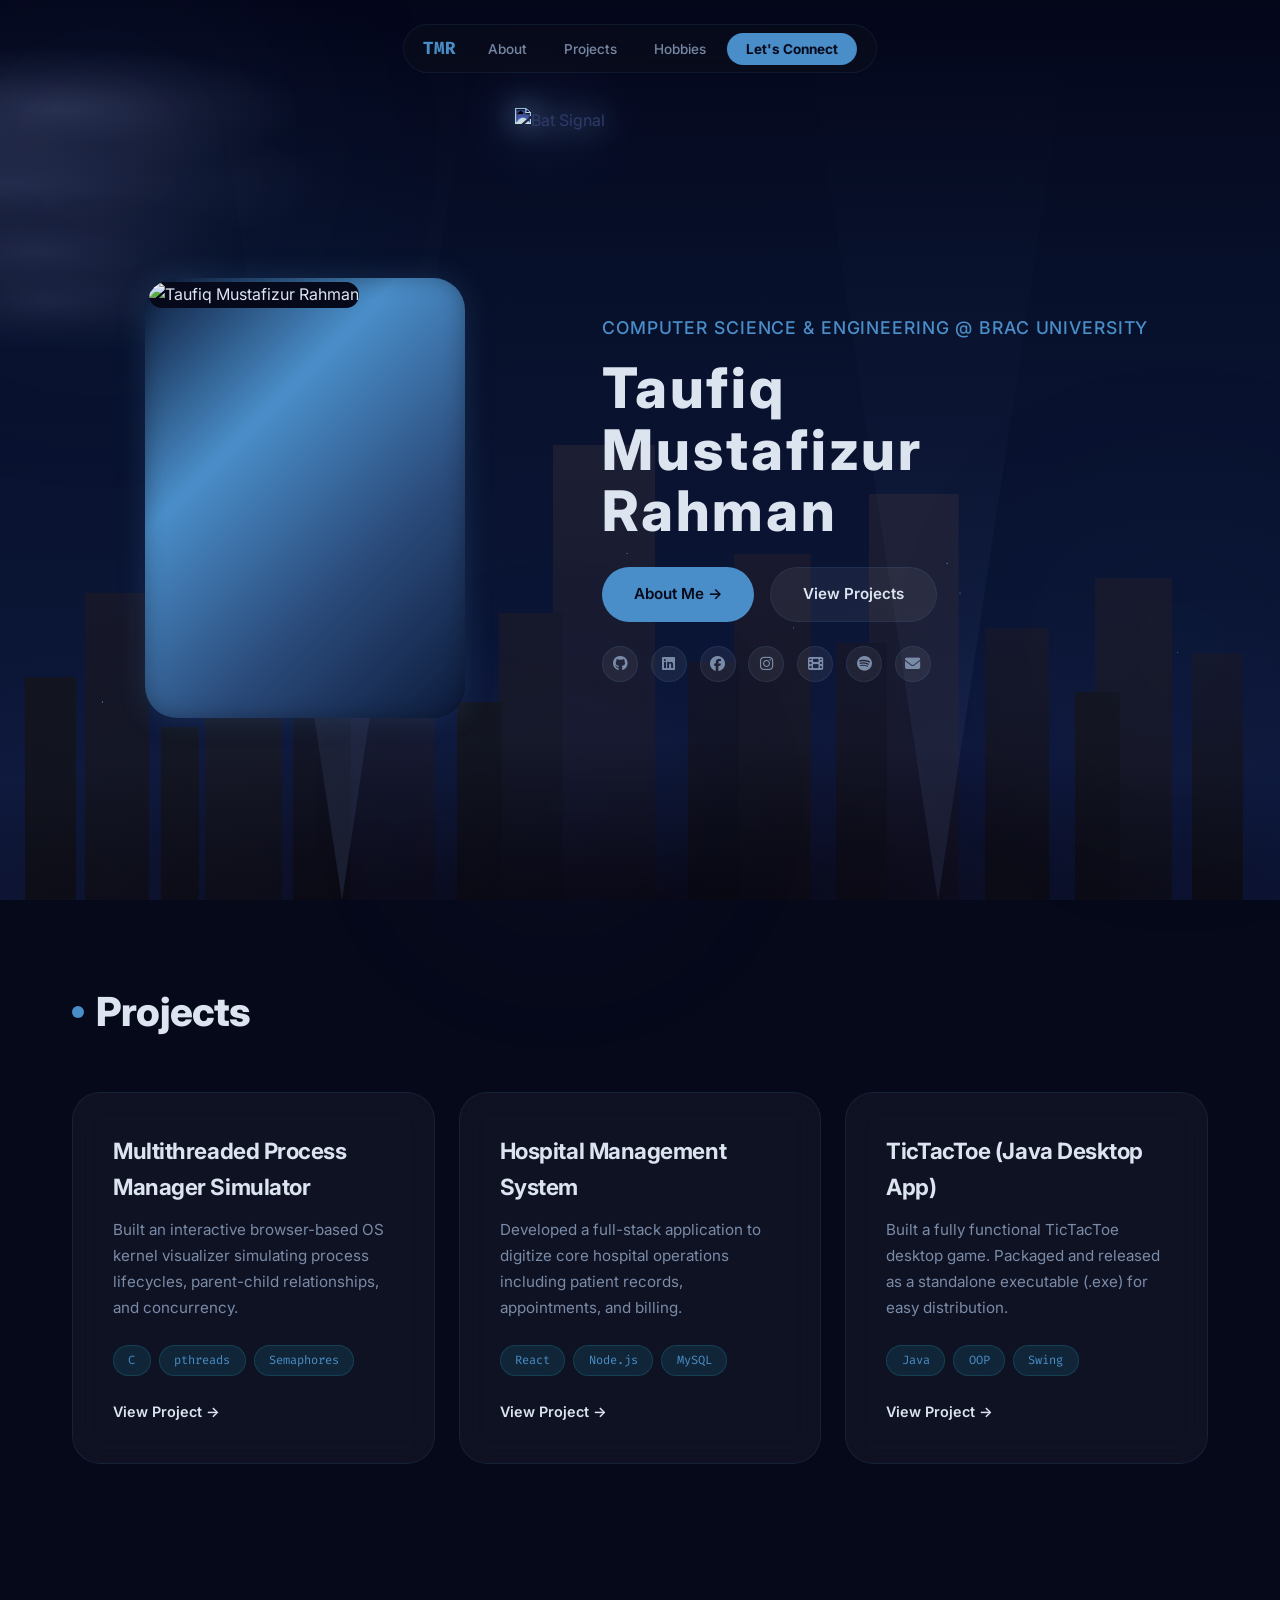
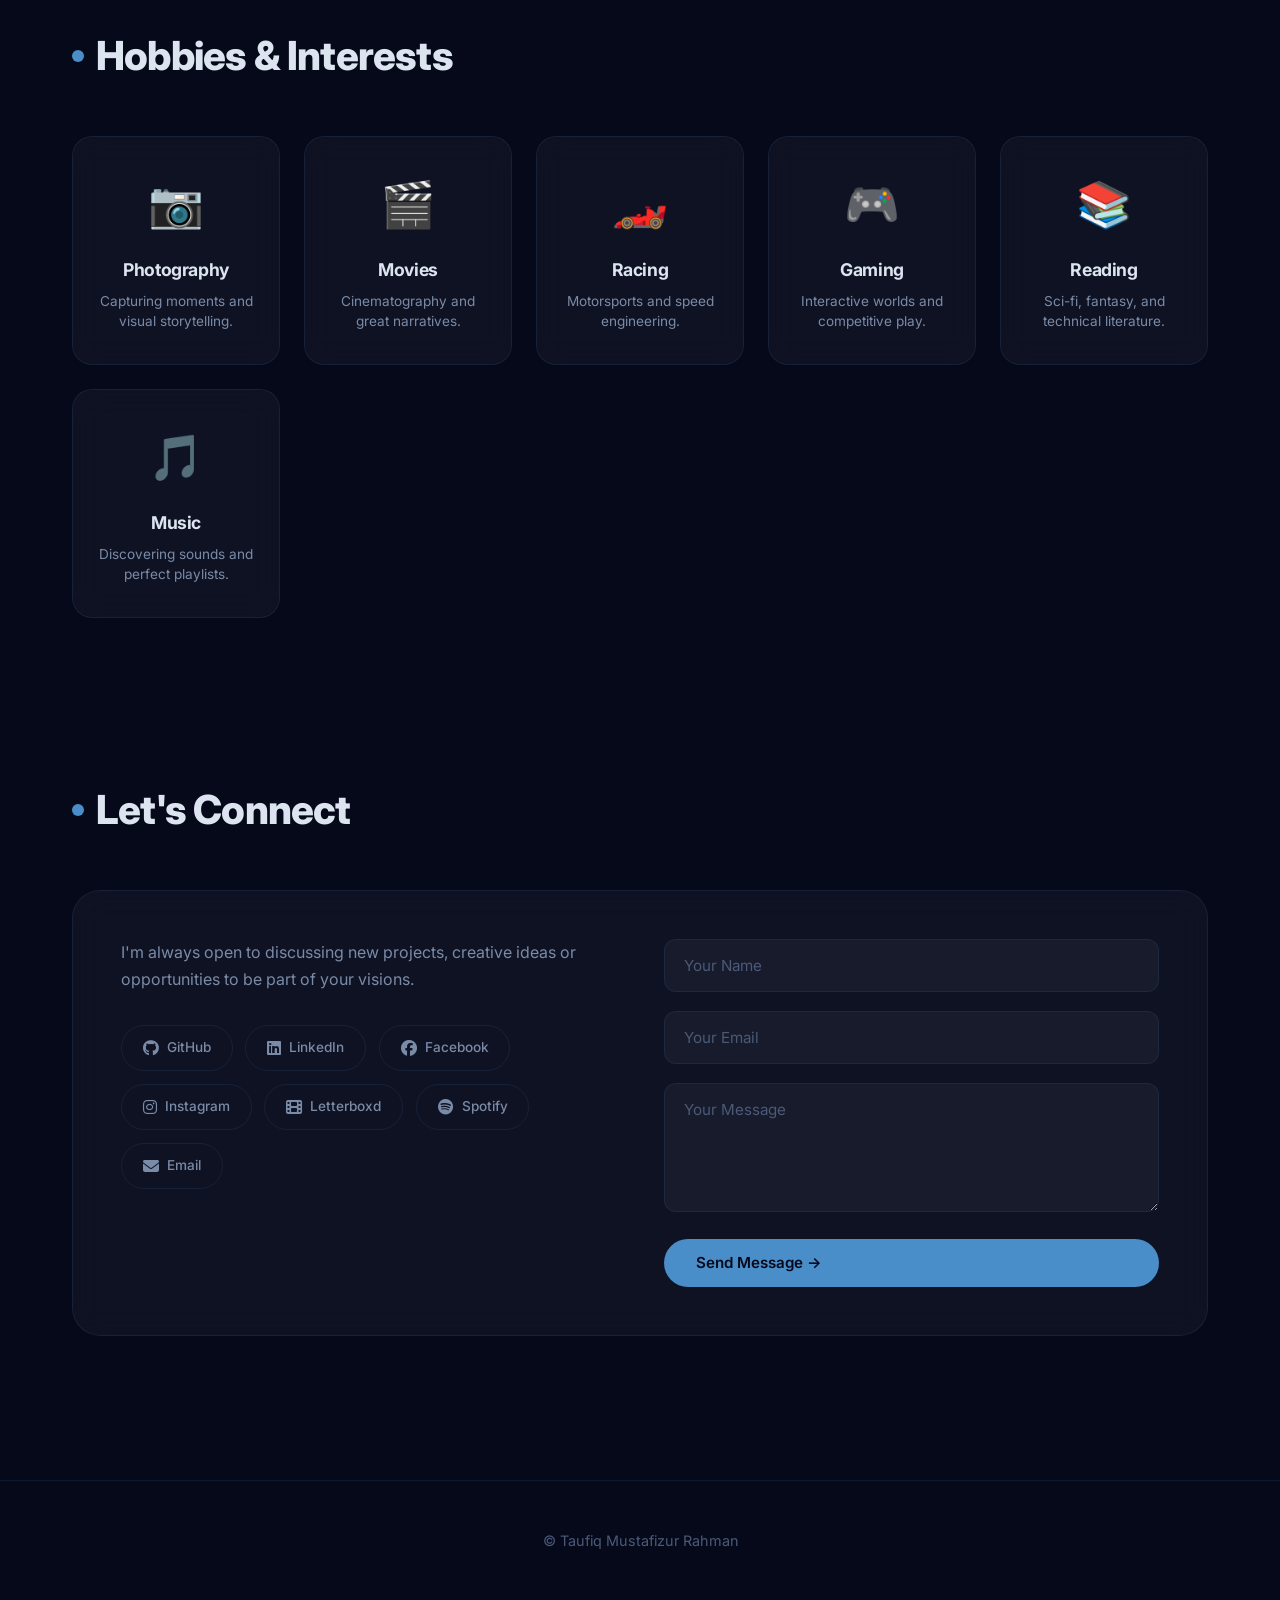
==== commit ecf51080: "Update index.html" ====
--- a/index.html
+++ b/index.html
@@ -14,6 +14,7 @@
         rel="stylesheet">
     <link rel="stylesheet" href="https://cdnjs.cloudflare.com/ajax/libs/font-awesome/6.4.0/css/all.min.css">
     <link rel="stylesheet" href="style.css">
+    <link rel="icon" type="image/png" href="icon.png">
 </head>
 
 <body>
@@ -227,25 +228,25 @@
                             Email</a>
                     </div>
                 </div>
-                <form class="contact-form">
+                <form class="contact-form" id="contactForm" action="https://formspree.io/f/xzdoprov" method="POST">
                     <div class="form-group">
-                        <input type="text" id="name" placeholder="Your Name" required>
+                        <input type="text" name="name" id="name" placeholder="Your Name" required>
                     </div>
                     <div class="form-group">
-                        <input type="email" id="email" placeholder="Your Email" required>
+                        <input type="email" name="email" id="email" placeholder="Your Email" required>
                     </div>
                     <div class="form-group">
-                        <textarea id="message" rows="5" placeholder="Your Message" required></textarea>
-                    </div>
-                    <button type="submit" class="btn-primary glow-btn">Send Message →</button>
+                        <textarea name="message" id="message" rows="5" placeholder="Your Message" required></textarea>
+                    </div>
+                    <button type="submit" class="btn-primary glow-btn" id="contactSubmitBtn">Send Message →</button>
+                    <p id="formStatus" style="margin-top: 1rem; font-size: 0.9rem; display: none;"></p>
                 </form>
             </div>
         </section>
     </main>
 
     <footer>
-        <p>© <span id="year"></span> Taufiq Mustafizur Rahman. Built with <span
-                style="color: var(--accent-pink);">♥</span> and code.</p>
+        <p>© <span id="year"></span> Taufiq Mustafizur Rahman</p>
     </footer>
 
     <script src="script.js"></script>
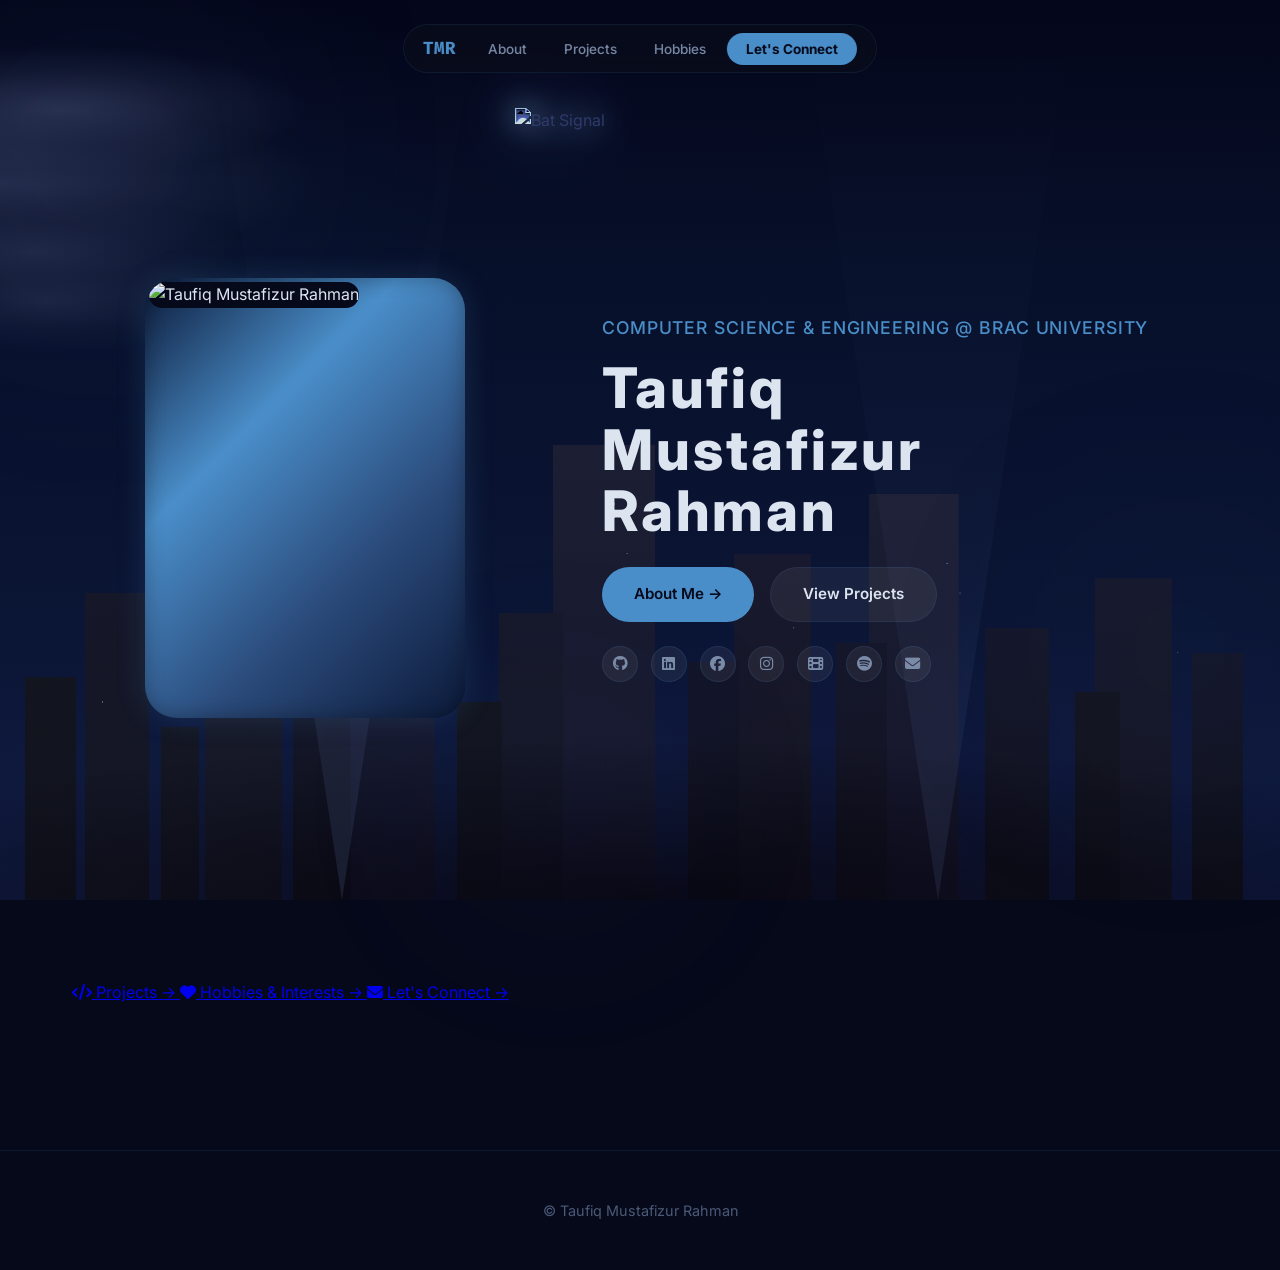
==== commit ec49eb25: "Update index.html" ====
--- a/index.html
+++ b/index.html
@@ -4,9 +4,9 @@
 <head>
     <meta charset="UTF-8">
     <meta name="viewport" content="width=device-width, initial-scale=1.0">
-    <title>Taufiq Mustafizur Rahman | Portfolio</title>
+    <title>Taufiq Mustafizur Rahman </title>
     <meta name="description"
-        content="Portfolio of Taufiq Mustafizur Rahman - Computer Science & Engineering student at Brac University.">
+        content="Taufiq Mustafizur Rahman - Computer Science & Engineering student at Brac University.">
     <link rel="preconnect" href="https://fonts.googleapis.com">
     <link rel="preconnect" href="https://fonts.gstatic.com" crossorigin>
     <link
@@ -83,9 +83,9 @@
             <a href="index.html" class="logo">TMR</a>
             <ul class="nav-links">
                 <li><a href="about.html">About</a></li>
-                <li><a href="index.html#projects">Projects</a></li>
-                <li><a href="index.html#hobbies">Hobbies</a></li>
-                <li><a href="index.html#contact" class="btn-nav">Let's Connect</a></li>
+                <li><a href="projects.html">Projects</a></li>
+                <li><a href="hobbies.html">Hobbies</a></li>
+                <li><a href="connect.html" class="btn-nav">Let's Connect</a></li>
             </ul>
             <div class="hamburger">
                 <span></span>
@@ -111,136 +111,47 @@
                     <h1 class="title greeting-name">Taufiq<br>Mustafizur<br>Rahman</h1>
                     <div class="hero-buttons">
                         <a href="about.html" class="btn-primary glow-btn">About Me →</a>
-                        <a href="index.html#projects" class="btn-secondary">View Projects</a>
+                        <a href="projects.html" class="btn-secondary">View Projects</a>
                     </div>
                     <div class="hero-socials">
-                        <a href="https://github.com/taufiqmrahman" target="_blank" aria-label="GitHub"><i class="fa-brands fa-github"></i></a>
-                        <a href="https://www.linkedin.com/in/taufiq222/" target="_blank" aria-label="LinkedIn"><i class="fa-brands fa-linkedin"></i></a>
-                        <a href="https://www.facebook.com/Letthebatbewithyou" target="_blank" aria-label="Facebook"><i class="fa-brands fa-facebook"></i></a>
-                        <a href="https://www.instagram.com/letthebatbewithyou/" target="_blank" aria-label="Instagram"><i class="fa-brands fa-instagram"></i></a>
-                        <a href="https://letterboxd.com/darkknight_exe/" target="_blank" aria-label="Letterboxd"><i class="fa-solid fa-film"></i></a>
-                        <a href="https://open.spotify.com/user/31wwhp4rhueq36bjptexk4fy2ndi?si=0b77aac83c774318" target="_blank" aria-label="Spotify"><i class="fa-brands fa-spotify"></i></a>
-                        <a href="mailto:taufiq222003@gmail.com" aria-label="Email"><i class="fa-solid fa-envelope"></i></a>
+                        <a href="https://github.com/taufiqmrahman" target="_blank" aria-label="GitHub"
+                            class="social-github"><i class="fa-brands fa-github"></i></a>
+                        <a href="https://www.linkedin.com/in/taufiq222/" target="_blank" aria-label="LinkedIn"
+                            class="social-linkedin"><i class="fa-brands fa-linkedin"></i></a>
+                        <a href="https://www.facebook.com/Letthebatbewithyou" target="_blank" aria-label="Facebook"
+                            class="social-facebook"><i class="fa-brands fa-facebook"></i></a>
+                        <a href="https://www.instagram.com/letthebatbewithyou/" target="_blank" aria-label="Instagram"
+                            class="social-instagram"><i class="fa-brands fa-instagram"></i></a>
+                        <a href="https://letterboxd.com/darkknight_exe/" target="_blank" aria-label="Letterboxd"
+                            class="social-letterboxd"><i class="fa-solid fa-film"></i></a>
+                        <a href="https://open.spotify.com/user/31wwhp4rhueq36bjptexk4fy2ndi?si=0b77aac83c774318"
+                            target="_blank" aria-label="Spotify" class="social-spotify"><i
+                                class="fa-brands fa-spotify"></i></a>
+                        <a href="mailto:taufiq222003@gmail.com" aria-label="Email" class="social-email"><i
+                                class="fa-solid fa-envelope"></i></a>
                     </div>
                 </div>
             </div>
         </section>
 
-        <!-- Projects Section -->
-        <section id="projects" class="section">
-            <h2 class="section-title">Projects</h2>
-            <div class="projects-grid">
-                <div class="card glassmorphism">
-                    <h3>Multithreaded Process Manager Simulator</h3>
-                    <p>Built an interactive browser-based OS kernel visualizer simulating process lifecycles,
-                        parent-child relationships, and concurrency.</p>
-                    <div class="tags">
-                        <span>C</span>
-                        <span>pthreads</span>
-                        <span>Semaphores</span>
-                    </div>
-                    <a href="https://processsvis.netlify.app/" target="_blank" class="card-link">View Project →</a>
-                </div>
-                <div class="card glassmorphism">
-                    <h3>Hospital Management System</h3>
-                    <p>Developed a full-stack application to digitize core hospital operations including patient
-                        records, appointments, and billing.</p>
-                    <div class="tags">
-                        <span>React</span>
-                        <span>Node.js</span>
-                        <span>MySQL</span>
-                    </div>
-                    <a href="https://ehospitalsheba.netlify.app/" target="_blank" class="card-link">View Project →</a>
-                </div>
-                <div class="card glassmorphism">
-                    <h3>TicTacToe (Java Desktop App)</h3>
-                    <p>Built a fully functional TicTacToe desktop game. Packaged and released as a standalone executable
-                        (.exe) for easy distribution.</p>
-                    <div class="tags">
-                        <span>Java</span>
-                        <span>OOP</span>
-                        <span>Swing</span>
-                    </div>
-                    <a href="https://github.com/taufiqmrahman/TicTacToe" target="_blank" class="card-link">View Project
-                        →</a>
-                </div>
-            </div>
-        </section>
-
-        <!-- Hobbies Section -->
-        <section id="hobbies" class="section">
-            <h2 class="section-title">Hobbies & Interests</h2>
-            <div class="hobbies-grid">
-                <a href="photography.html" class="hobby-card">
-                    <div class="hobby-icon">📷</div>
-                    <h3>Photography</h3>
-                    <p>Capturing moments and visual storytelling.</p>
+        <!-- Explore Section — Rounded Buttons to Subpages -->
+        <section id="explore" class="section explore-section">
+            <div class="explore-buttons">
+                <a href="projects.html" class="explore-btn" id="exploreProjects">
+                    <i class="fa-solid fa-code"></i>
+                    <span>Projects</span>
+                    <span class="explore-btn-arrow">→</span>
                 </a>
-                <a href="movies.html" class="hobby-card">
-                    <div class="hobby-icon">🎬</div>
-                    <h3>Movies</h3>
-                    <p>Cinematography and great narratives.</p>
+                <a href="hobbies.html" class="explore-btn" id="exploreHobbies">
+                    <i class="fa-solid fa-heart"></i>
+                    <span>Hobbies & Interests</span>
+                    <span class="explore-btn-arrow">→</span>
                 </a>
-                <a href="racing.html" class="hobby-card">
-                    <div class="hobby-icon">🏎️</div>
-                    <h3>Racing</h3>
-                    <p>Motorsports and speed engineering.</p>
+                <a href="connect.html" class="explore-btn" id="exploreConnect">
+                    <i class="fa-solid fa-envelope"></i>
+                    <span>Let's Connect</span>
+                    <span class="explore-btn-arrow">→</span>
                 </a>
-                <a href="gaming.html" class="hobby-card">
-                    <div class="hobby-icon">🎮</div>
-                    <h3>Gaming</h3>
-                    <p>Interactive worlds and competitive play.</p>
-                </a>
-                <a href="reading.html" class="hobby-card">
-                    <div class="hobby-icon">📚</div>
-                    <h3>Reading</h3>
-                    <p>Sci-fi, fantasy, and technical literature.</p>
-                </a>
-                <a href="music.html" class="hobby-card">
-                    <div class="hobby-icon">🎵</div>
-                    <h3>Music</h3>
-                    <p>Discovering sounds and perfect playlists.</p>
-                </a>
-            </div>
-        </section>
-
-        <!-- Contact Section -->
-        <section id="contact" class="section">
-            <h2 class="section-title">Let's Connect</h2>
-            <div class="contact-container glassmorphism">
-                <div class="contact-info" id="socials">
-                    <p>I'm always open to discussing new projects, creative ideas or opportunities to be part of your
-                        visions.</p>
-                    <div class="social-links">
-                        <a href="https://github.com/taufiqmrahman" target="_blank" class="social-icon"><i
-                                class="fa-brands fa-github"></i> GitHub</a>
-                        <a href="https://www.linkedin.com/in/taufiq222/" target="_blank" class="social-icon"><i
-                                class="fa-brands fa-linkedin"></i> LinkedIn</a>
-                        <a href="https://www.facebook.com/Letthebatbewithyou" target="_blank" class="social-icon"><i
-                                class="fa-brands fa-facebook"></i> Facebook</a>
-                        <a href="https://www.instagram.com/letthebatbewithyou/" target="_blank" class="social-icon"><i
-                                class="fa-brands fa-instagram"></i> Instagram</a>
-                        <a href="https://letterboxd.com/darkknight_exe/" target="_blank" class="social-icon"><i
-                                class="fa-solid fa-film"></i> Letterboxd</a>
-                        <a href="https://open.spotify.com/user/31wwhp4rhueq36bjptexk4fy2ndi?si=0b77aac83c774318"
-                            target="_blank" class="social-icon"><i class="fa-brands fa-spotify"></i> Spotify</a>
-                        <a href="mailto:taufiq222003@gmail.com" class="social-icon"><i class="fa-solid fa-envelope"></i>
-                            Email</a>
-                    </div>
-                </div>
-                <form class="contact-form" id="contactForm" action="https://formspree.io/f/xzdoprov" method="POST">
-                    <div class="form-group">
-                        <input type="text" name="name" id="name" placeholder="Your Name" required>
-                    </div>
-                    <div class="form-group">
-                        <input type="email" name="email" id="email" placeholder="Your Email" required>
-                    </div>
-                    <div class="form-group">
-                        <textarea name="message" id="message" rows="5" placeholder="Your Message" required></textarea>
-                    </div>
-                    <button type="submit" class="btn-primary glow-btn" id="contactSubmitBtn">Send Message →</button>
-                    <p id="formStatus" style="margin-top: 1rem; font-size: 0.9rem; display: none;"></p>
-                </form>
             </div>
         </section>
     </main>
